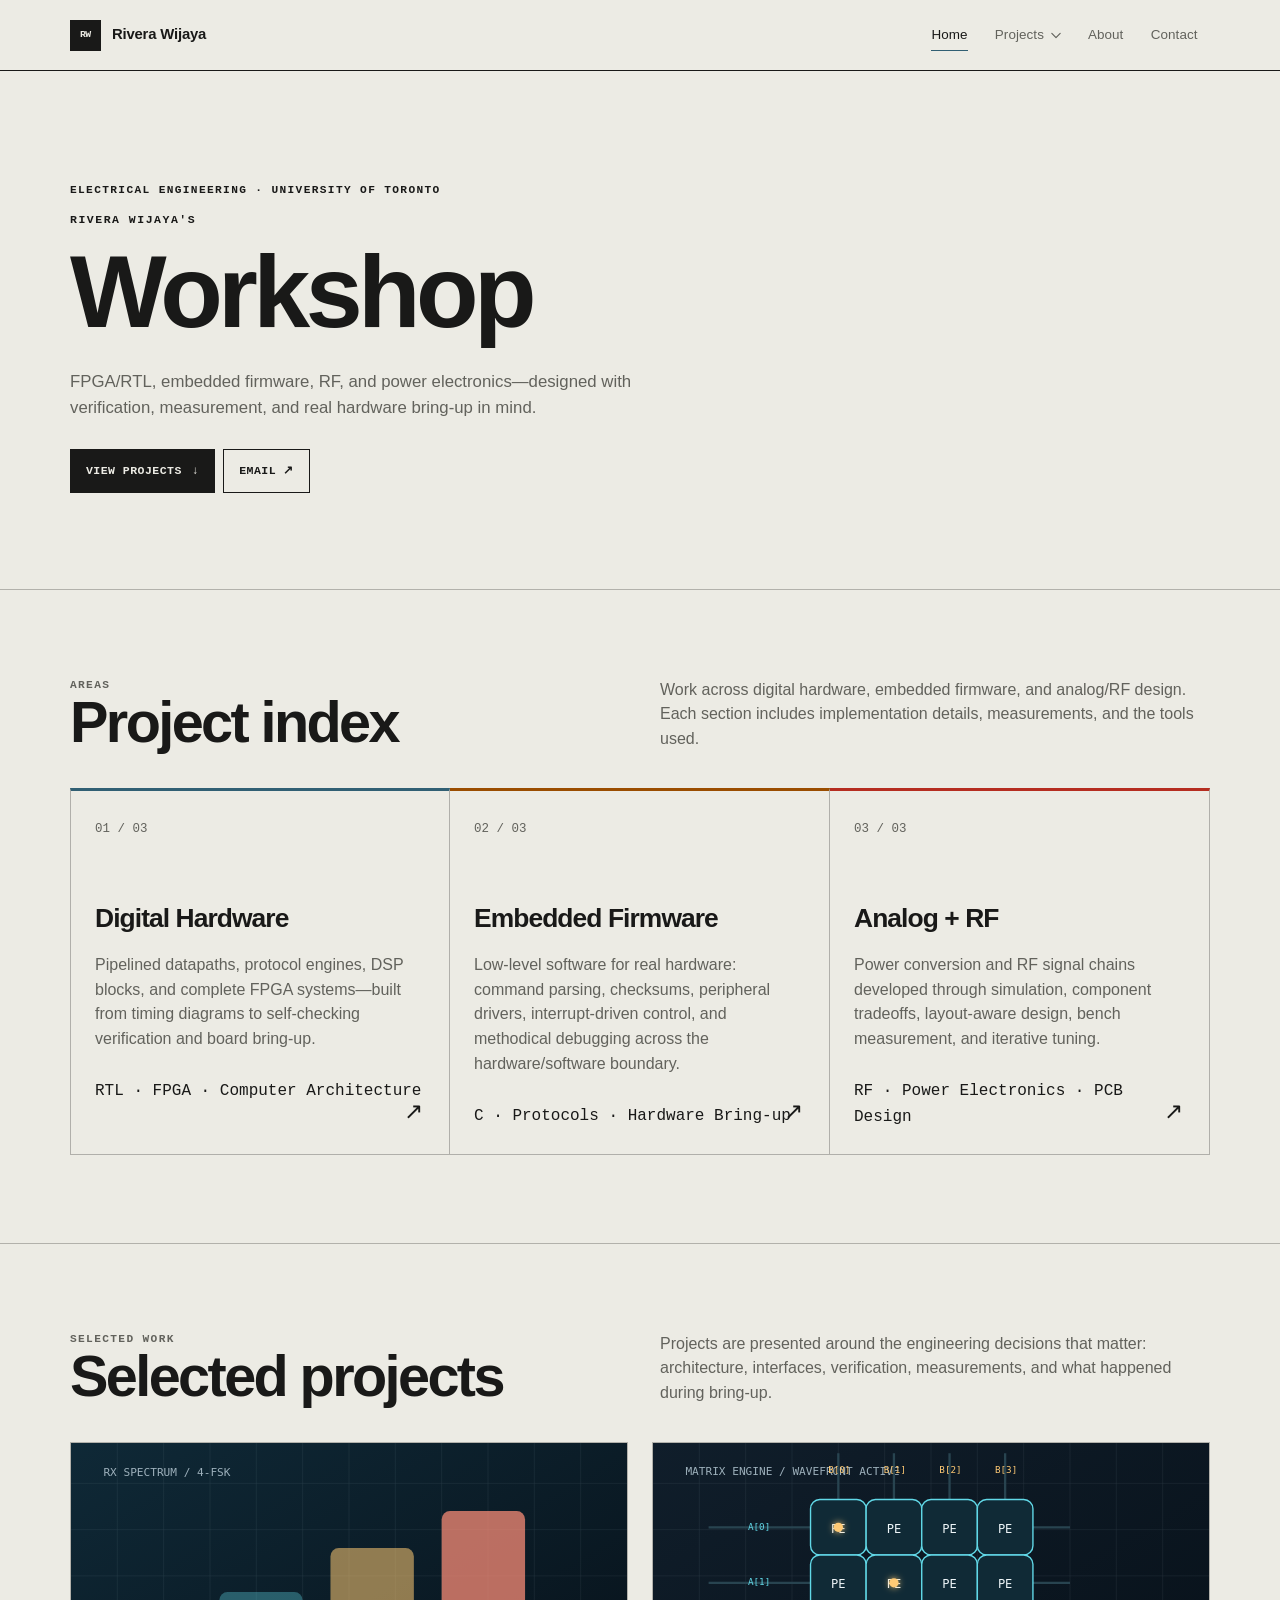
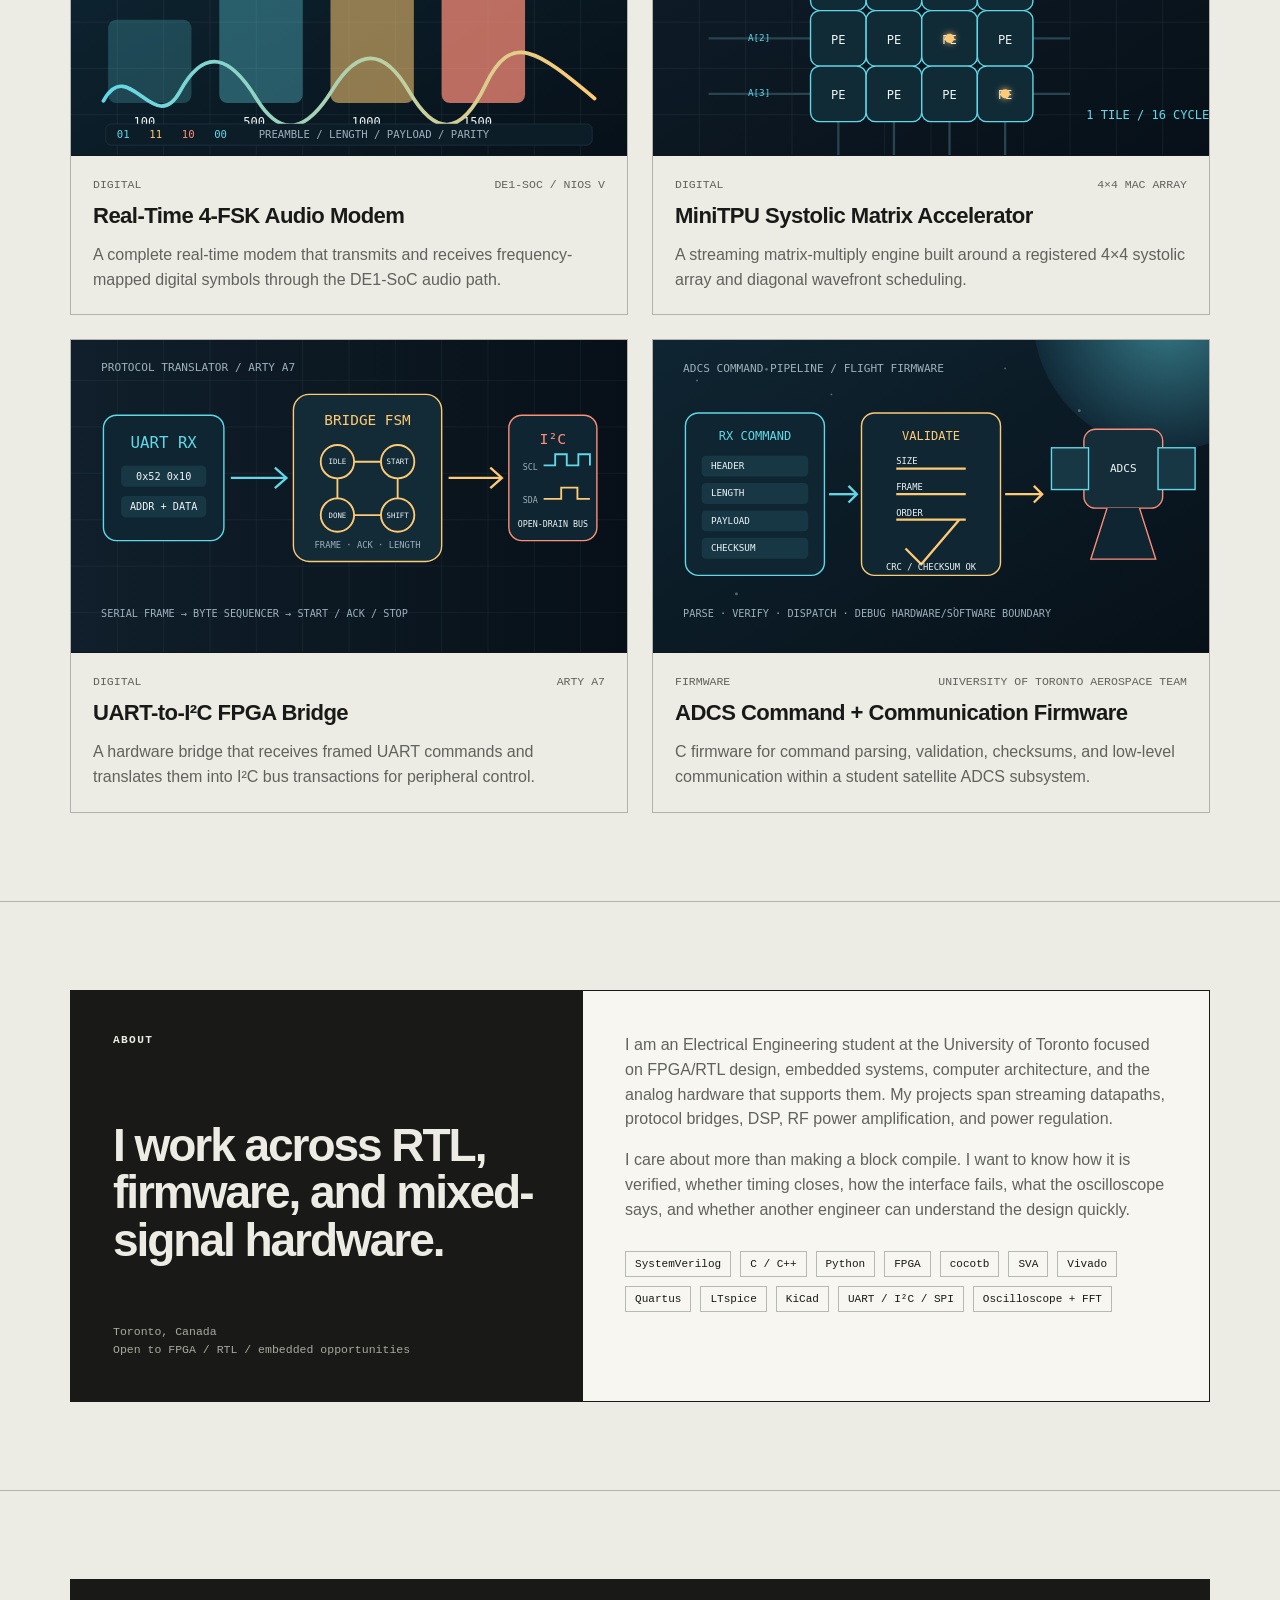
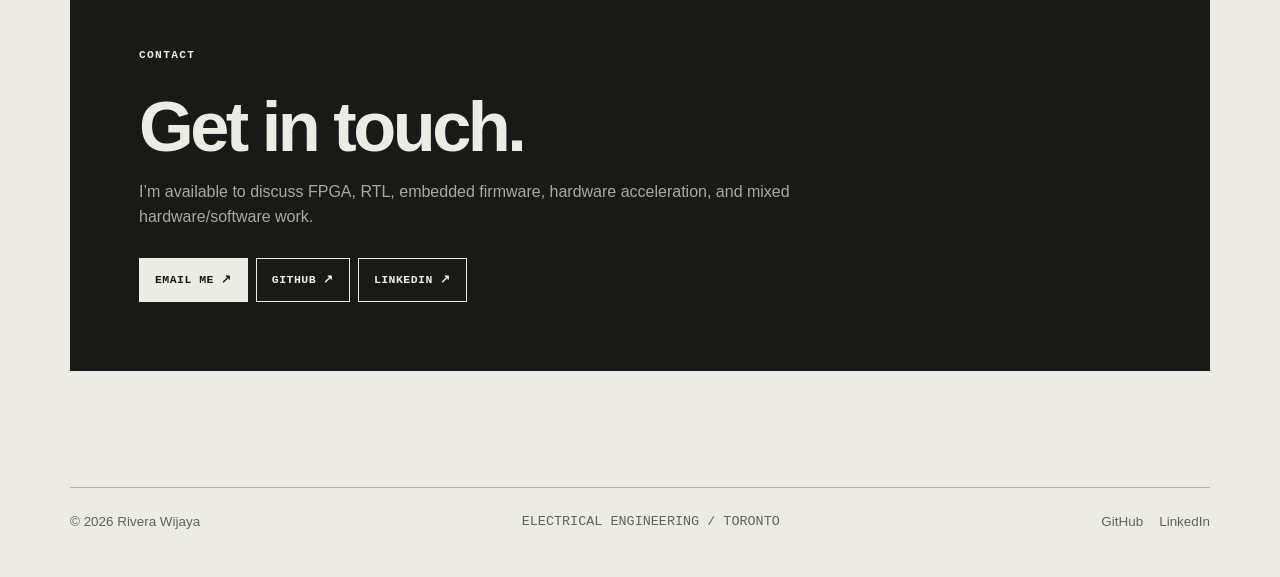
==== index.html @ 02854aa4 "Initial draft" ====
<!doctype html>
<html lang="en">
<head>
  <meta charset="utf-8">
  <meta name="viewport" content="width=device-width, initial-scale=1">
  <meta name="theme-color" content="#ecebe4">
  <link rel="icon" href="assets/favicon.svg" type="image/svg+xml">
  <meta name="description" content="Selected FPGA, embedded firmware, RF, analog, and power electronics work by Rivera Wijaya.">
  <title>Rivera Wijaya — Electrical Engineering</title>
  <link rel="stylesheet" href="style.css">
</head>
<body data-page="home">
  <header class="site-header">
    <div class="header-inner">
      <a class="site-brand" href="index.html" aria-label="Rivera Wijaya — Home">
        <span class="site-brand__icon" aria-hidden="true">
          <span data-profile="headerMark">RW</span>
        </span>
        <span class="site-brand__name" data-profile="headerName">Rivera Wijaya</span>
      </a>

      <button
        class="menu-toggle"
        type="button"
        aria-expanded="false"
        aria-controls="primary-navigation"
        aria-label="Open navigation menu"
      >
        <span></span>
        <span></span>
      </button>

      <nav class="primary-navigation" id="primary-navigation" aria-label="Primary navigation">
        <a class="navigation-link" href="index.html" data-nav-page="home">Home</a>

        <div class="navigation-dropdown">
          <button
            class="navigation-link dropdown-toggle"
            type="button"
            aria-expanded="false"
            aria-controls="projects-menu"
          >
            <span>Projects</span>
            <svg viewBox="0 0 12 8" aria-hidden="true">
              <path d="M1 1.5 6 6.5l5-5"></path>
            </svg>
          </button>

          <div class="dropdown-menu" id="projects-menu">
            <a href="digital.html" data-nav-page="digital">
              <span class="dropdown-number">01</span>
              <span>
                <strong>Digital Hardware</strong>
                <small>FPGA, RTL and architecture</small>
              </span>
            </a>

            <a href="firmware.html" data-nav-page="firmware">
              <span class="dropdown-number">02</span>
              <span>
                <strong>Embedded Firmware</strong>
                <small>C, protocols and bring-up</small>
              </span>
            </a>

            <a href="analog.html" data-nav-page="analog">
              <span class="dropdown-number">03</span>
              <span>
                <strong>Analog + RF</strong>
                <small>Power, PCB and RF design</small>
              </span>
            </a>
          </div>
        </div>

        <a class="navigation-link" href="index.html#about">About</a>
        <a class="navigation-link" href="index.html#contact">Contact</a>
        <a class="navigation-resume" data-link="resume" href="assets/Rivera-Wijaya-Resume.pdf">
          Résumé <span aria-hidden="true">↗</span>
        </a>
      </nav>
    </div>
  </header>

  <main>
    <section class="hero">
      <div class="container hero-grid">
        <div>
          <p class="eyebrow" data-profile="eyebrow">Electrical Engineering · University of Toronto</p>
          <h1 class="portfolio-title" aria-label="Rivera Wijaya's Workshop">
            <span class="portfolio-owner">Rivera Wijaya's</span>
            <span
              class="portfolio-subject"
            >Workshop</span>
          </h1>
          <p class="hero-copy" data-profile="intro">FPGA/RTL, embedded firmware, RF, and power electronics—designed with verification, measurement, and real hardware bring-up in mind.</p>
          <div class="hero-actions">
            <a class="btn primary" href="#work">View projects <span aria-hidden="true">↓</span></a>
            <a class="btn" data-link="email" href="mailto:your.email@example.com">Email ↗</a>
          </div>
        </div>

      </div>
    </section>

    <section class="section" id="work">
      <div class="container">
        <div class="section-head reveal">
          <div>
            <p class="eyebrow">Areas</p>
            <h2>Project index</h2>
          </div>
          <p>Work across digital hardware, embedded firmware, and analog/RF design. Each section includes implementation details, measurements, and the tools used.</p>
        </div>
        <div class="path-grid" data-render="paths"></div>
      </div>
    </section>

    <section class="section">
      <div class="container">
        <div class="section-head reveal">
          <div>
            <p class="eyebrow">Selected work</p>
            <h2>Selected projects</h2>
          </div>
          <p>Projects are presented around the engineering decisions that matter: architecture, interfaces, verification, measurements, and what happened during bring-up.</p>
        </div>
        <div class="featured-grid" data-render="featured"></div>
      </div>
    </section>

    <section class="section" id="about">
      <div class="container">
        <div class="about-panel reveal">
          <div class="about-aside">
            <p class="eyebrow">About</p>
            <div class="big">I work across RTL, firmware, and mixed-signal hardware.</div>
            <div class="about-meta mono"><span data-profile="location">Toronto, Canada</span><br><span data-profile="availability">Open to FPGA / RTL / embedded opportunities</span></div>
          </div>
          <div class="about-content">
            <p>I am an Electrical Engineering student at the University of Toronto focused on FPGA/RTL design, embedded systems, computer architecture, and the analog hardware that supports them. My projects span streaming datapaths, protocol bridges, DSP, RF power amplification, and power regulation.</p>
            <p>I care about more than making a block compile. I want to know how it is verified, whether timing closes, how the interface fails, what the oscilloscope says, and whether another engineer can understand the design quickly.</p>
            <div class="skill-cloud">
              <span class="chip">SystemVerilog</span><span class="chip">C / C++</span><span class="chip">Python</span><span class="chip">FPGA</span><span class="chip">cocotb</span><span class="chip">SVA</span><span class="chip">Vivado</span><span class="chip">Quartus</span><span class="chip">LTspice</span><span class="chip">KiCad</span><span class="chip">UART / I²C / SPI</span><span class="chip">Oscilloscope + FFT</span>
            </div>
          </div>
        </div>
      </div>
    </section>

    <section class="section" id="contact">
      <div class="container">
        <div class="contact-panel reveal">
          <p class="eyebrow">Contact</p>
          <h2>Get in touch.</h2>
          <p>I’m available to discuss FPGA, RTL, embedded firmware, hardware acceleration, and mixed hardware/software work.</p>
          <div class="hero-actions" style="justify-content:center">
            <a class="btn primary" data-link="email" href="mailto:your.email@example.com">Email me ↗</a>
            <a class="btn" data-link="github" href="#" target="_blank" rel="noreferrer">GitHub ↗</a>
            <a class="btn" data-link="linkedin" href="#" target="_blank" rel="noreferrer">LinkedIn ↗</a>
          </div>
        </div>
      </div>
    </section>
  </main>

  <footer class="footer">
    <div class="container footer-row">
      <span>© <span data-current-year></span> <span data-profile="name">Rivera Wijaya</span></span>
      <span class="mono">ELECTRICAL ENGINEERING / TORONTO</span>
      <div class="socials"><a data-link="github" href="#">GitHub</a><a data-link="linkedin" href="#">LinkedIn</a></div>
    </div>
  </footer>

  <script src="site-data.js"></script>
  <script src="app.js"></script>
</body>
</html>
---- style.css ----
/*
  Rivera Wijaya Hardware Portfolio
  GitHub Pages-ready stylesheet.
  Keep this file in the repository root beside index.html.
*/

:root {
  --bg: #071018;
  --bg-soft: #0b1721;
  --panel: rgba(15, 31, 43, 0.78);
  --panel-solid: #0f1f2b;
  --text: #eef5f8;
  --muted: #9db0bb;
  --line: rgba(218, 238, 247, 0.14);
  --cyan: #315f73;
  --amber: #ffca74;
  --coral: #ff8f79;
  --green: #8ce3a5;
  --radius: 0;
  --radius-sm: 0;
  --shadow: 0 30px 80px rgba(0, 0, 0, 0.34);
  --max: 1180px;
}

* { box-sizing: border-box; }
html { scroll-behavior: smooth; }
body {
  margin: 0;
  min-height: 100vh;
  color: var(--text);
  background:
    radial-gradient(circle at 12% 12%, rgba(97, 216, 231, 0.09), transparent 30%),
    radial-gradient(circle at 86% 8%, rgba(255, 143, 121, 0.08), transparent 28%),
    var(--bg);
  font-family: Inter, ui-sans-serif, system-ui, -apple-system, BlinkMacSystemFont, "Segoe UI", sans-serif;
  line-height: 1.65;
}
body::before {
  content: "";
  position: fixed;
  inset: 0;
  pointer-events: none;
  opacity: 0.15;
  background-image:
    linear-gradient(rgba(255,255,255,.04) 1px, transparent 1px),
    linear-gradient(90deg, rgba(255,255,255,.04) 1px, transparent 1px);
  background-size: 42px 42px;
  mask-image: linear-gradient(to bottom, black, transparent 80%);
  z-index: -1;
}

::selection { background: rgba(97, 216, 231, 0.25); color: white; }
a { color: inherit; text-decoration: none; }
img { display: block; max-width: 100%; }
button, input, textarea { font: inherit; }
:focus-visible { outline: 3px solid rgba(97, 216, 231, 0.52); outline-offset: 3px; }

.container { width: min(var(--max), calc(100% - 40px)); margin: 0 auto; }
.mono { font-family: "Cascadia Code", Consolas, "Courier New", monospace; }
.eyebrow {
  margin: 0 0 16px;
  color: var(--cyan);
  font: 500 0.78rem/1.4 "Cascadia Code", Consolas, "Courier New", monospace;
  letter-spacing: 0.14em;
  text-transform: uppercase;
}
.section { padding: 110px 0; }
.section-head {
  display: grid;
  grid-template-columns: 1fr 1fr;
  gap: 40px;
  align-items: end;
  margin-bottom: 48px;
}
.section-head h2,
.category-hero h1,
.hero h1 {
  margin: 0;
  letter-spacing: -0.045em;
  line-height: 1.02;
}
.section-head h2 { font-size: clamp(2.3rem, 5vw, 4.6rem); }
.section-head p { margin: 0; color: var(--muted); max-width: 590px; }

.site-header {
  position: sticky;
  top: 0;
  z-index: 40;
  backdrop-filter: blur(18px);
  background: rgba(7, 16, 24, 0.73);
  border-bottom: 1px solid transparent;
  transition: border-color .25s ease, background .25s ease;
}
.site-header.scrolled { border-color: var(--line); background: rgba(7, 16, 24, 0.92); }
.nav {
  height: 76px;
  display: flex;
  align-items: center;
  justify-content: space-between;
  gap: 24px;
}
.brand { display: inline-flex; align-items: center; gap: 12px; font-weight: 800; letter-spacing: -0.02em; }
.brand-mark {
  width: 38px; height: 38px; border: 1px solid var(--line); border-radius: 0;
  display: grid; place-items: center; font: 500 .76rem "Cascadia Code", Consolas, "Courier New", monospace;
  background: linear-gradient(135deg, rgba(97,216,231,.16), rgba(255,143,121,.09));
}
.nav-links { display: flex; align-items: center; gap: 6px; }
.nav-links a {
  padding: 10px 13px; color: var(--muted); font-size: .91rem; border-radius: 0;
  transition: color .2s, background .2s;
}
.nav-links a:hover, .nav-links a.active { color: var(--text); background: rgba(255,255,255,.05); }
.menu-toggle { display: none; border: 0; color: var(--text); background: transparent; font-size: 1.4rem; }

.hero { padding: 96px 0 76px; min-height: calc(100vh - 76px); display: grid; align-items: center; }
.hero-grid { display: grid; grid-template-columns: 1.14fr .86fr; gap: 64px; align-items: center; }
.hero h1 { font-size: clamp(3.6rem, 8vw, 7.2rem); max-width: 900px; }
.hero h1 .outline { color: transparent; -webkit-text-stroke: 1px rgba(238,245,248,.52); }
.hero-copy { max-width: 710px; color: var(--muted); font-size: clamp(1.02rem, 1.8vw, 1.22rem); margin: 28px 0 0; }
.hero-actions { display: flex; flex-wrap: wrap; gap: 12px; margin-top: 34px; }
.btn {
  display: inline-flex; align-items: center; justify-content: center; gap: 10px;
  min-height: 48px; padding: 0 18px; border-radius: 0; border: 1px solid var(--line);
  color: var(--text); font-weight: 700; background: rgba(255,255,255,.04);
  transition: transform .2s ease, border-color .2s ease, background .2s ease;
}
.btn:hover { transform: translateY(-2px); border-color: rgba(255,255,255,.34); background: rgba(255,255,255,.08); }
.btn.primary { color: #041014; background: var(--cyan); border-color: var(--cyan); }
.btn.primary:hover { background: #8be6f0; }
.btn.small { min-height: 40px; padding: 0 14px; font-size: .86rem; }

.path-grid { display: grid; grid-template-columns: repeat(3, 1fr); gap: 18px; }
.path-card {
  position: relative; min-height: 360px; padding: 28px; border: 1px solid var(--line); border-radius: var(--radius);
  background: linear-gradient(155deg, rgba(18,38,52,.9), rgba(9,22,31,.8)); overflow: hidden; transition: transform .28s ease, border-color .28s ease, box-shadow .28s ease; box-shadow: 0 18px 48px rgba(0,0,0,.16);
}
.path-card:hover { transform: translateY(-7px); border-color: rgba(255,255,255,.27); box-shadow: 0 28px 70px rgba(0,0,0,.28); }
.path-card .number { color: var(--muted); font: .78rem "Cascadia Code", Consolas, "Courier New", monospace; }
.path-card h3 { font-size: 1.8rem; margin: 70px 0 14px; letter-spacing: -.035em; }
.path-card p { color: var(--muted); margin: 0 0 26px; }
.path-card .arrow { position: absolute; right: 26px; bottom: 24px; font-size: 1.45rem; transition: transform .2s; }
.path-card:hover .arrow { transform: translate(4px, -4px); }
.path-card::before {
  content: ""; position: absolute; width: 180px; height: 180px; right: -75px; top: -75px; border-radius: 50%;
  background: var(--card-accent); opacity: .13; filter: blur(32px);
}
.path-card[data-accent="cyan"] { --card-accent: var(--cyan); }
.path-card[data-accent="amber"] { --card-accent: var(--amber); }
.path-card[data-accent="coral"] { --card-accent: var(--coral); }

.featured-grid { display: grid; grid-template-columns: repeat(2, 1fr); gap: 20px; }
.feature-card {
  border: 1px solid var(--line); border-radius: var(--radius); overflow: hidden; background: linear-gradient(155deg, rgba(17,35,48,.92), rgba(9,22,31,.84));
  transition: transform .25s, border-color .25s, box-shadow .25s; box-shadow: 0 18px 48px rgba(0,0,0,.16);
}
.feature-card:hover { transform: translateY(-5px); border-color: rgba(255,255,255,.26); box-shadow: 0 28px 70px rgba(0,0,0,.26); }
.feature-image { aspect-ratio: 16 / 9; overflow: hidden; border-bottom: 1px solid var(--line); background: #0b1822; }
.feature-image img { width: 100%; height: 100%; object-fit: cover; transition: transform .5s ease; }
.feature-card:hover img { transform: scale(1.035); }
.feature-body { padding: 24px; }
.feature-body h3 { margin: 8px 0 10px; font-size: 1.38rem; letter-spacing: -.025em; }
.feature-body p { margin: 0; color: var(--muted); }
.feature-meta { display: flex; justify-content: space-between; gap: 16px; color: var(--muted); font: .72rem "Cascadia Code", Consolas, "Courier New", monospace; text-transform: uppercase; }

.about-panel { display: grid; grid-template-columns: .9fr 1.1fr; gap: 0; border: 1px solid var(--line); border-radius: var(--radius); overflow: hidden; background: var(--panel); }
.about-aside { padding: 42px; min-height: 410px; background: linear-gradient(145deg, rgba(97,216,231,.11), rgba(255,143,121,.07)); display: flex; flex-direction: column; justify-content: space-between; }
.about-aside .big { font-size: clamp(2rem, 4vw, 3.6rem); font-weight: 800; line-height: 1.03; letter-spacing: -.045em; }
.about-content { padding: 42px; }
.about-content p { color: var(--muted); margin-top: 0; }
.skill-cloud { display: flex; flex-wrap: wrap; gap: 9px; margin-top: 28px; }
.chip { padding: 8px 11px; border: 1px solid var(--line); border-radius: 0; color: #cfe0e7; font: .76rem "Cascadia Code", Consolas, "Courier New", monospace; background: rgba(255,255,255,.025); }

.contact-panel {
  padding: 60px; border-radius: var(--radius); border: 1px solid var(--line);
  background: linear-gradient(135deg, rgba(97,216,231,.12), rgba(255,202,116,.07) 54%, rgba(255,143,121,.10));
  text-align: center;
}
.contact-panel h2 { margin: 0 auto 18px; font-size: clamp(2.4rem, 6vw, 5.6rem); line-height: 1; letter-spacing: -.05em; max-width: 900px; }
.contact-panel p { color: var(--muted); max-width: 680px; margin: 0 auto 28px; }
.footer { padding: 28px 0 44px; color: var(--muted); }
.footer-row { border-top: 1px solid var(--line); padding-top: 24px; display: flex; justify-content: space-between; gap: 20px; font-size: .84rem; }
.socials { display: flex; gap: 16px; }
.socials a:hover { color: var(--text); }

/* Category pages */
.progress { position: fixed; left: 0; top: 0; z-index: 80; height: 2px; width: 0; background: var(--page-accent, var(--cyan)); }
body[data-page="digital"] { --page-accent: var(--cyan); }
body[data-page="firmware"] { --page-accent: var(--amber); }
body[data-page="analog"] { --page-accent: var(--coral); }
.category-hero { padding: 100px 0 78px; }
.category-back { display: inline-flex; align-items: center; gap: 8px; color: var(--muted); margin-bottom: 38px; font-size: .9rem; }
.category-back:hover { color: var(--text); }
.category-hero-grid { display: grid; grid-template-columns: 1.2fr .8fr; gap: 60px; align-items: end; }
.category-hero h1 { font-size: clamp(4rem, 9vw, 8rem); }
.category-hero h1 span { color: var(--page-accent); }
.category-intro { color: var(--muted); font-size: 1.08rem; }
.category-skills { display: flex; flex-wrap: wrap; gap: 9px; margin-top: 24px; }

.project-stack { padding: 20px 0 110px; }
.project-showcase {
  display: grid; grid-template-columns: 1.02fr .98fr; gap: 0; min-height: 610px;
  border: 1px solid var(--line); border-radius: var(--radius); overflow: hidden; background: var(--panel);
  margin-bottom: 28px; box-shadow: 0 18px 65px rgba(0,0,0,.18);
}
.project-showcase:nth-child(even) .project-visual { order: 2; }
.project-visual { position: relative; min-height: 520px; background: #0a1720; overflow: hidden; }
.project-visual img { width: 100%; height: 100%; object-fit: cover; transition: transform .7s ease; }
.project-showcase:hover .project-visual img { transform: scale(1.025); }
.project-index { position: absolute; left: 22px; top: 20px; padding: 7px 10px; border: 1px solid rgba(255,255,255,.2); border-radius: 0; background: rgba(6,14,20,.72); backdrop-filter: blur(10px); font: .7rem "Cascadia Code", Consolas, "Courier New", monospace; }
.project-content { padding: 44px; display: flex; flex-direction: column; }
.project-content .subtitle { color: var(--page-accent); font: .74rem "Cascadia Code", Consolas, "Courier New", monospace; text-transform: uppercase; letter-spacing: .1em; }
.project-content h2 { margin: 12px 0 14px; font-size: clamp(2rem, 4vw, 3.4rem); line-height: 1.04; letter-spacing: -.04em; }
.project-content .summary { color: #d6e3e9; font-size: 1.05rem; margin: 0 0 20px; }
.project-content .description { color: var(--muted); margin: 0; }
.project-tags { display: flex; flex-wrap: wrap; gap: 7px; margin: 22px 0; }
.project-metrics { display: grid; grid-template-columns: repeat(3, 1fr); gap: 9px; margin-top: auto; padding-top: 24px; }
.metric { border-top: 1px solid var(--line); padding-top: 13px; }
.metric small { color: var(--muted); display: block; font: .66rem "Cascadia Code", Consolas, "Courier New", monospace; text-transform: uppercase; }
.metric strong { display: block; margin-top: 4px; font-size: .92rem; }
.details { margin-top: 22px; border-top: 1px solid var(--line); padding-top: 20px; }
.details-toggle { border: 0; padding: 0; color: var(--text); background: transparent; cursor: pointer; font-weight: 700; display: inline-flex; align-items: center; gap: 9px; }
.details-toggle span { color: var(--page-accent); }
.details-list { display: grid; grid-template-rows: 0fr; transition: grid-template-rows .35s ease; }
.details-list > div { overflow: hidden; }
.details-list ul { margin: 16px 0 0; padding-left: 20px; color: var(--muted); }
.details-list li + li { margin-top: 8px; }
.details.open .details-list { grid-template-rows: 1fr; }
.project-links { display: flex; gap: 10px; margin-top: 20px; }


/* Resume-inspired portfolio title with a subtle decrypted-text reveal */
.portfolio-title {
  position: relative;
  display: flex;
  flex-direction: column;
  align-items: flex-start;
  width: min(100%, 920px);
  padding-bottom: 24px;
  font-family: Georgia, "Times New Roman", Times, serif;
  font-weight: 500;
  letter-spacing: -0.045em;
}
.portfolio-title::after {
  content: "";
  position: absolute;
  left: 0;
  right: 0;
  bottom: 0;
  height: 1px;
  background: linear-gradient(90deg, rgba(238,245,248,.9), rgba(238,245,248,.22) 76%, transparent);
  transform-origin: left;
  animation: portfolio-rule-reveal .72s ease .82s both;
}
.portfolio-owner {
  display: block;
  margin-bottom: .12em;
  color: var(--cyan);
  font-size: .48em;
  font-style: italic;
  font-weight: 400;
  letter-spacing: .005em;
}
.portfolio-subject {
  display: block;
  min-height: .92em;
  font-variant-caps: small-caps;
  line-height: .9;
  text-wrap: balance;
}
.portfolio-subject.is-decrypting {
  color: #f5fafc;
  text-shadow: 0 0 18px rgba(97,216,231,.16);
}

@keyframes portfolio-rule-reveal {
  from { opacity: 0; transform: scaleX(0); }
  to { opacity: 1; transform: scaleX(1); }
}

/* Project image / interactive 3D switcher */
.project-visual.has-viewer { isolation: isolate; }
.visual-panel {
  position: absolute;
  inset: 0;
  width: 100%;
  height: 100%;
}
.visual-panel[hidden] { display: none; }
.visual-panel img { width: 100%; height: 100%; object-fit: cover; }
.visual-tabs {
  position: absolute;
  z-index: 6;
  top: 18px;
  right: 18px;
  display: inline-flex;
  gap: 4px;
  padding: 4px;
  border: 1px solid rgba(255,255,255,.18);
  border-radius: 0;
  background: rgba(6,14,20,.78);
  backdrop-filter: blur(14px);
}
.visual-tab {
  min-height: 34px;
  padding: 0 11px;
  border: 0;
  border-radius: 0;
  color: var(--muted);
  background: transparent;
  cursor: pointer;
  font: 600 .68rem/1 "Cascadia Code", Consolas, "Courier New", monospace;
  letter-spacing: .02em;
  transition: color .2s ease, background .2s ease;
}
.visual-tab:hover { color: var(--text); }
.visual-tab.active {
  color: #061116;
  background: var(--page-accent, var(--cyan));
}
.viewer-panel { background: #08141c; }
.pcb-model,
.pcb-iframe {
  display: block;
  width: 100%;
  height: 100%;
  min-height: 520px;
  border: 0;
  background: radial-gradient(circle at 50% 38%, rgba(255,255,255,.08), transparent 54%), #08141c;
}
.viewer-caption {
  position: absolute;
  z-index: 5;
  left: 18px;
  right: 18px;
  bottom: 18px;
  display: flex;
  justify-content: space-between;
  gap: 16px;
  align-items: center;
  padding: 10px 13px;
  border: 1px solid rgba(255,255,255,.16);
  border-radius: 0;
  color: #dce8ed;
  background: rgba(6,14,20,.78);
  backdrop-filter: blur(14px);
  font-size: .76rem;
}
.viewer-caption a { color: var(--page-accent, var(--cyan)); white-space: nowrap; }
.model-fallback {
  margin: 24px;
  padding: 14px;
  border: 1px solid var(--line);
  border-radius: 0;
  color: var(--muted);
  background: rgba(7,16,24,.92);
}

.empty-state { padding: 80px; text-align: center; border: 1px solid var(--line); border-radius: var(--radius); color: var(--muted); }

.reveal { opacity: 0; transform: translateY(20px); transition: opacity .65s ease, transform .65s ease; }
.reveal.visible { opacity: 1; transform: none; }

@media (max-width: 920px) {
  .hero-grid, .category-hero-grid, .section-head, .about-panel, .project-showcase { grid-template-columns: 1fr; }
  .hero { padding-top: 64px; }
  .path-grid { grid-template-columns: 1fr; }
  .path-card { min-height: 280px; }
  .path-card h3 { margin-top: 42px; }
  .featured-grid { grid-template-columns: 1fr; }
  .project-showcase:nth-child(even) .project-visual { order: 0; }
  .project-visual { min-height: 360px; }
  .pcb-model, .pcb-iframe { min-height: 360px; }
}

@media (max-width: 680px) {
  .container { width: min(100% - 24px, var(--max)); }
  .section { padding: 78px 0; }
  .nav-links {
    position: absolute; top: 76px; left: 12px; right: 12px; display: none; flex-direction: column; align-items: stretch;
    padding: 12px; border: 1px solid var(--line); border-radius: 0; background: #0b1721; box-shadow: var(--shadow);
  }
  .nav-links.open { display: flex; }
  .menu-toggle { display: block; }
  .hero h1 { font-size: clamp(3.1rem, 17vw, 5rem); }
  .portfolio-title { padding-bottom: 18px; }
  .portfolio-owner { font-size: .54em; }
  .project-metrics { grid-template-columns: 1fr; }
  .about-aside, .about-content, .project-content { padding: 28px; }
  .contact-panel { padding: 42px 22px; }
  .category-hero { padding-top: 60px; }
  .category-hero h1 { font-size: clamp(3.4rem, 19vw, 6rem); }
  .project-visual { min-height: 330px; }
  .pcb-model, .pcb-iframe { min-height: 330px; }
  .visual-tabs { top: 12px; right: 12px; }
  .visual-tab { padding: 0 9px; font-size: .63rem; }
  .viewer-caption { left: 12px; right: 12px; bottom: 12px; align-items: flex-start; flex-direction: column; gap: 4px; }
  .footer-row { flex-direction: column; }
}

@media (prefers-reduced-motion: reduce) {
  *, *::before, *::after { scroll-behavior: auto !important; animation-duration: .01ms !important; animation-iteration-count: 1 !important; transition-duration: .01ms !important; }
}


/* =========================================================
   PROFESSIONAL RESPONSIVE HEADER
   ========================================================= */
.site-header {
  position: sticky;
  top: 0;
  z-index: 1000;
  width: 100%;
  border-bottom: 1px solid rgba(218, 238, 247, 0.09);
  background: rgba(7, 16, 24, 0.88);
  backdrop-filter: blur(18px);
  -webkit-backdrop-filter: blur(18px);
  transition: background-color 180ms ease, border-color 180ms ease;
}

.site-header.scrolled {
  border-bottom-color: rgba(218, 238, 247, 0.14);
  background: rgba(7, 16, 24, 0.97);
}

.header-inner {
  display: flex;
  align-items: center;
  justify-content: space-between;
  width: min(var(--max), calc(100% - 40px));
  min-height: 70px;
  margin-inline: auto;
}

.site-brand {
  display: inline-flex;
  align-items: center;
  gap: 0.68rem;
  min-width: max-content;
  color: var(--text);
  text-decoration: none;
}

.site-brand__icon {
  display: grid;
  width: 31px;
  height: 31px;
  place-items: center;
  overflow: hidden;
  border: 1px solid rgba(97, 216, 231, 0.25);
  border-radius: 0;
  background: linear-gradient(135deg, rgba(97, 216, 231, 0.16), rgba(255, 143, 121, 0.1));
  color: var(--text);
  font: 650 0.62rem/1 "Cascadia Code", Consolas, "Courier New", monospace;
  letter-spacing: -0.06em;
  transition: transform 170ms ease, border-color 170ms ease;
}

.site-brand__icon span {
  transform: translateX(-0.02em);
}

.site-brand__name {
  font-size: 0.93rem;
  font-weight: 570;
  letter-spacing: -0.012em;
  white-space: nowrap;
}

.site-brand:hover .site-brand__icon {
  border-color: rgba(218, 238, 247, 0.3);
  transform: translateY(-1px);
}

.primary-navigation {
  display: flex;
  align-items: center;
  gap: 0.15rem;
}

.navigation-link,
.dropdown-toggle {
  position: relative;
  display: inline-flex;
  align-items: center;
  gap: 0.42rem;
  min-height: 42px;
  padding: 0 0.78rem;
  border: 0;
  border-radius: 0;
  background: transparent;
  color: rgba(238, 245, 248, 0.66);
  font: inherit;
  font-size: 0.84rem;
  font-weight: 470;
  letter-spacing: 0.005em;
  text-decoration: none;
  cursor: pointer;
  transition: color 150ms ease;
}

.navigation-link::after,
.dropdown-toggle::after {
  content: "";
  position: absolute;
  right: 0.78rem;
  bottom: 5px;
  left: 0.78rem;
  height: 1px;
  background: var(--cyan);
  transform: scaleX(0);
  transform-origin: center;
  transition: transform 150ms ease;
}

.navigation-link:hover,
.dropdown-toggle:hover,
.navigation-link.active,
.dropdown-toggle.active {
  color: var(--text);
}

.navigation-link:hover::after,
.dropdown-toggle:hover::after,
.navigation-link.active::after,
.dropdown-toggle.active::after {
  transform: scaleX(1);
}

.dropdown-toggle svg {
  width: 10px;
  height: 7px;
  fill: none;
  stroke: currentColor;
  stroke-width: 1.4;
  stroke-linecap: round;
  stroke-linejoin: round;
  transition: transform 150ms ease;
}

.navigation-dropdown {
  position: relative;
}

.navigation-dropdown.open .dropdown-toggle svg {
  transform: rotate(180deg);
}

.dropdown-menu {
  position: absolute;
  z-index: 10;
  top: calc(100% + 10px);
  left: 50%;
  width: 310px;
  max-height: calc(100dvh - 90px);
  overflow-y: auto;
  padding: 0.42rem;
  border: 1px solid rgba(218, 238, 247, 0.11);
  border-radius: 0;
  background: rgba(11, 23, 33, 0.99);
  box-shadow: 0 22px 54px rgba(0, 0, 0, 0.36);
  opacity: 0;
  visibility: hidden;
  transform: translate(-50%, -6px);
  transition: opacity 150ms ease, visibility 150ms ease, transform 150ms ease;
}

.navigation-dropdown.open .dropdown-menu,
.navigation-dropdown:focus-within .dropdown-menu {
  opacity: 1;
  visibility: visible;
  transform: translate(-50%, 0);
}

.dropdown-menu a {
  display: grid;
  grid-template-columns: 30px 1fr;
  gap: 0.75rem;
  align-items: start;
  padding: 0.82rem;
  border-radius: 0;
  color: var(--text);
  text-decoration: none;
  transition: background-color 140ms ease;
}

.dropdown-menu a + a {
  border-top: 1px solid rgba(218, 238, 247, 0.07);
}

.dropdown-menu a:hover,
.dropdown-menu a.active {
  background: rgba(238, 245, 248, 0.045);
}

.dropdown-number {
  padding-top: 0.12rem;
  color: var(--cyan);
  font-family: "Cascadia Code", Consolas, "Courier New", monospace;
  font-size: 0.69rem;
  letter-spacing: 0.08em;
}

.dropdown-menu strong {
  display: block;
  margin-bottom: 0.16rem;
  font-size: 0.84rem;
  font-weight: 550;
}

.dropdown-menu small {
  display: block;
  color: rgba(238, 245, 248, 0.5);
  font-size: 0.73rem;
  line-height: 1.4;
}

.navigation-resume {
  display: inline-flex;
  align-items: center;
  gap: 0.42rem;
  min-height: 38px;
  margin-left: 0.45rem;
  padding: 0 0.85rem;
  border: 1px solid rgba(218, 238, 247, 0.16);
  border-radius: 0;
  color: var(--text);
  font-size: 0.8rem;
  font-weight: 500;
  text-decoration: none;
  transition: border-color 150ms ease, background-color 150ms ease;
}

.navigation-resume:hover {
  border-color: rgba(218, 238, 247, 0.31);
  background: rgba(238, 245, 248, 0.04);
}

.menu-toggle {
  display: none;
  width: 42px;
  height: 42px;
  padding: 0;
  border: 0;
  background: transparent;
  cursor: pointer;
}

.menu-toggle span {
  display: block;
  width: 20px;
  height: 1px;
  margin: 6px auto;
  background: var(--text);
  transition: transform 170ms ease;
}

.menu-toggle[aria-expanded="true"] span:first-child {
  transform: translateY(3.5px) rotate(45deg);
}

.menu-toggle[aria-expanded="true"] span:last-child {
  transform: translateY(-3.5px) rotate(-45deg);
}

.site-brand:focus-visible,
.navigation-link:focus-visible,
.dropdown-toggle:focus-visible,
.dropdown-menu a:focus-visible,
.navigation-resume:focus-visible,
.menu-toggle:focus-visible {
  outline: 2px solid var(--cyan);
  outline-offset: 3px;
}

@media (max-width: 820px) {
  .header-inner {
    position: relative;
    width: min(var(--max), calc(100% - 28px));
    min-height: 64px;
  }

  .site-brand__icon {
    width: 28px;
    height: 28px;
  }

  .site-brand__name {
    font-size: 0.88rem;
  }

  .menu-toggle {
    display: block;
  }

  .primary-navigation {
    position: absolute;
    top: calc(100% + 1px);
    right: 0;
    left: 0;
    display: block;
    max-height: 0;
    overflow: hidden;
    padding: 0 1rem;
    border: 1px solid transparent;
    border-top: 0;
    border-radius: 0;
    background: rgba(7, 16, 24, 0.99);
    opacity: 0;
    visibility: hidden;
    transform: translateY(-5px);
    transition: max-height 250ms ease, padding 170ms ease, opacity 170ms ease, visibility 170ms ease, transform 170ms ease;
  }

  .primary-navigation.open {
    max-height: calc(100dvh - 64px);
    overflow-x: hidden;
    overflow-y: auto;
    padding: 0.65rem 1rem 1rem;
    border-color: rgba(218, 238, 247, 0.1);
    opacity: 1;
    visibility: visible;
    transform: translateY(0);
  }

  .navigation-link,
  .dropdown-toggle {
    width: 100%;
    min-height: 47px;
    padding: 0;
    justify-content: space-between;
    border-bottom: 1px solid rgba(218, 238, 247, 0.075);
    color: rgba(238, 245, 248, 0.76);
    font-size: 0.88rem;
  }

  .navigation-link::after,
  .dropdown-toggle::after {
    display: none;
  }

  .navigation-dropdown {
    width: 100%;
  }

  .dropdown-menu {
    position: static;
    width: 100%;
    max-height: 0;
    overflow: hidden;
    padding: 0;
    border: 0;
    border-radius: 0;
    background: transparent;
    box-shadow: none;
    opacity: 1;
    visibility: visible;
    transform: none;
    transition: max-height 220ms ease, padding 170ms ease;
  }

  .navigation-dropdown.open .dropdown-menu {
    max-height: 360px;
    padding: 0.35rem 0 0.55rem;
  }

  .dropdown-menu a {
    grid-template-columns: 28px 1fr;
    padding: 0.74rem 0.4rem 0.74rem 0.72rem;
    border-left: 1px solid rgba(218, 238, 247, 0.13);
    border-radius: 0;
  }

  .dropdown-menu a + a {
    border-top: 0;
  }

  .dropdown-menu a:hover,
  .dropdown-menu a.active {
    border-left-color: var(--cyan);
    background: transparent;
  }

  .navigation-resume {
    width: 100%;
    min-height: 42px;
    margin: 0.9rem 0 0;
    justify-content: space-between;
  }
}

@media (max-width: 420px) {
  .header-inner {
    width: calc(100% - 20px);
  }

  .site-brand {
    gap: 0.55rem;
  }

  .site-brand__name {
    font-size: 0.84rem;
  }
}

@media (prefers-reduced-motion: reduce) {
  .site-header,
  .site-brand__icon,
  .navigation-link::after,
  .dropdown-toggle::after,
  .dropdown-toggle svg,
  .dropdown-menu,
  .primary-navigation,
  .menu-toggle span {
    transition: none;
  }
}

/* =========================================================
   EDITORIAL ENGINEERING NOTEBOOK DIRECTION
   Flat, restrained, and intentionally document-like.
   ========================================================= */
:root {
  --bg: #ecebe4;
  --bg-soft: #e3e1d7;
  --panel: #f7f6f0;
  --panel-solid: #f7f6f0;
  --text: #191918;
  --muted: #62625c;
  --line: rgba(25, 25, 24, 0.28);
  --cyan: #315f73;
  --amber: #9a4d00;
  --coral: #b52d20;
  --green: #176b43;
  --shadow: none;
  --max: 1140px;
}

body {
  background: var(--bg);
  font-family: Arial, Helvetica, sans-serif;
  line-height: 1.55;
}

body::before {
  display: none;
}

::selection {
  background: #f0d84f;
  color: var(--text);
}

:focus-visible {
  outline-color: var(--text);
}

.container {
  width: min(var(--max), calc(100% - 48px));
}

.mono,
.eyebrow,
.path-card .number,
.feature-meta,
.chip,
.project-content .subtitle,
.metric small,
.dropdown-number {
  font-family: "Cascadia Code", Consolas, "Courier New", monospace;
}

.eyebrow {
  margin-bottom: 14px;
  color: var(--page-accent, var(--text));
  font-size: 0.7rem;
  font-weight: 700;
  letter-spacing: 0.12em;
}

.section {
  padding: 88px 0;
  border-top: 1px solid var(--line);
}

.section-head {
  margin-bottom: 36px;
}

.section-head h2 {
  font-size: clamp(2rem, 4.5vw, 3.8rem);
  font-weight: 600;
  letter-spacing: -0.045em;
}

.section-head p,
.hero-copy,
.category-intro,
.feature-body p,
.project-content .description,
.about-content p,
.contact-panel p {
  color: var(--muted);
}

.hero {
  min-height: 0;
  padding: 112px 0 96px;
}

.hero-grid {
  grid-template-columns: minmax(0, 1fr);
}

.hero-grid > *,
.portfolio-title {
  min-width: 0;
  max-width: 100%;
}

.portfolio-title {
  width: 100%;
  padding: 0;
  font-family: Arial, Helvetica, sans-serif;
  font-weight: 600;
  letter-spacing: -0.065em;
}

.portfolio-title::after {
  display: none;
}

.portfolio-owner {
  margin: 0 0 22px;
  color: var(--text);
  font: 700 0.72rem/1.2 "Cascadia Code", Consolas, "Courier New", monospace;
  font-style: normal;
  letter-spacing: 0.13em;
  text-transform: uppercase;
}

.portfolio-subject {
  max-width: 920px;
  min-height: 0;
  font-size: clamp(3.5rem, 8vw, 7.5rem);
  font-variant-caps: normal;
  line-height: 0.86;
  text-wrap: balance;
}

.hero-copy {
  max-width: 620px;
  margin-top: 32px;
  font-size: 1.05rem;
}

.hero-actions {
  gap: 8px;
  margin-top: 28px;
}

.btn {
  min-height: 44px;
  padding: 0 15px;
  border-color: var(--text);
  background: transparent;
  color: var(--text);
  font: 700 0.72rem/1 "Cascadia Code", Consolas, "Courier New", monospace;
  letter-spacing: 0.04em;
  text-transform: uppercase;
  transition: color 140ms ease, background-color 140ms ease;
}

.btn:hover {
  transform: none;
  border-color: var(--text);
  background: var(--text);
  color: var(--bg);
}

.btn.primary {
  border-color: var(--text);
  background: var(--text);
  color: var(--bg);
}

.btn.primary:hover {
  background: var(--cyan);
  border-color: var(--cyan);
  color: white;
}

.path-grid {
  gap: 0;
}

.path-card {
  min-height: 300px;
  padding: 24px;
  border-color: var(--line);
  border-top: 3px solid var(--card-accent);
  background: transparent;
  box-shadow: none;
  transition: background-color 150ms ease;
}

.path-card + .path-card {
  border-left: 0;
}

.path-card::before {
  display: none;
}

.path-card:hover {
  transform: none;
  border-color: var(--line);
  border-top-color: var(--card-accent);
  background: rgba(255, 255, 255, 0.42);
  box-shadow: none;
}

.path-card h3 {
  margin-top: 58px;
  font-size: 1.65rem;
  font-weight: 600;
}

.featured-grid {
  gap: 24px;
}

.feature-card {
  border-color: var(--line);
  background: transparent;
  box-shadow: none;
}

.feature-card:hover {
  transform: none;
  border-color: var(--text);
  box-shadow: none;
}

.feature-card:hover img,
.project-showcase:hover .project-visual img {
  transform: none;
}

.feature-body {
  padding: 22px;
}

.feature-body h3 {
  font-weight: 600;
}

.about-panel {
  border-color: var(--text);
  background: var(--panel);
}

.about-aside {
  background: var(--text);
  color: var(--bg);
}

.about-aside .eyebrow {
  color: var(--bg);
}

.about-aside .big {
  max-width: 460px;
  font-size: clamp(2rem, 3.6vw, 3.2rem);
  font-weight: 600;
}

.about-meta {
  color: #aaa99f;
  font-size: 0.72rem;
}

.chip {
  padding: 6px 9px;
  border-color: var(--line);
  background: transparent;
  color: var(--text);
  font-size: 0.69rem;
}

.contact-panel {
  padding: clamp(36px, 6vw, 68px);
  border-color: var(--text);
  background: var(--text);
  color: var(--bg);
  text-align: left;
}

.contact-panel .eyebrow,
.contact-panel h2 {
  color: var(--bg);
}

.contact-panel h2 {
  margin-inline: 0;
  max-width: 760px;
  font-size: clamp(2.5rem, 5.5vw, 5rem);
  font-weight: 600;
}

.contact-panel p {
  margin-inline: 0;
  color: #aaa99f;
}

.contact-panel .hero-actions {
  justify-content: flex-start !important;
}

.contact-panel .btn {
  border-color: var(--bg);
  color: var(--bg);
}

.contact-panel .btn:hover,
.contact-panel .btn.primary {
  background: var(--bg);
  color: var(--text);
}

.footer {
  color: var(--muted);
}

.footer-row {
  border-color: var(--line);
}

.site-header,
.site-header.scrolled {
  border-bottom-color: var(--text);
  background: rgba(236, 235, 228, 0.97);
  backdrop-filter: none;
  -webkit-backdrop-filter: none;
}

.site-brand__icon {
  border-color: var(--text);
  background: var(--text);
  color: var(--bg);
}

.site-brand:hover .site-brand__icon {
  border-color: var(--cyan);
  background: var(--cyan);
}

.navigation-link,
.dropdown-toggle {
  color: var(--muted);
}

.navigation-link:hover,
.dropdown-toggle:hover,
.navigation-link.active,
.dropdown-toggle.active {
  color: var(--text);
}

.dropdown-menu {
  border-color: var(--text);
  background: var(--panel-solid);
  box-shadow: 8px 8px 0 rgba(25, 25, 24, 0.16);
}

.dropdown-menu a {
  color: var(--text);
}

.dropdown-menu a:hover,
.dropdown-menu a.active {
  background: var(--bg-soft);
}

.dropdown-menu small {
  color: var(--muted);
}

.navigation-resume {
  border-color: var(--text);
  color: var(--text);
}

.navigation-resume:hover {
  border-color: var(--text);
  background: var(--text);
  color: var(--bg);
}

.menu-toggle span {
  background: var(--text);
}

.category-hero {
  padding: 90px 0 64px;
  border-bottom: 1px solid var(--line);
}

.category-hero h1 {
  font-size: clamp(4rem, 10vw, 8.5rem);
  font-weight: 600;
}

.category-hero h1 span {
  color: var(--text);
}

.project-stack {
  padding-top: 56px;
}

.project-showcase {
  min-height: 560px;
  margin-bottom: 36px;
  border-color: var(--line);
  border-top: 3px solid var(--page-accent);
  background: var(--panel);
  box-shadow: none;
}

.project-index {
  border-color: #ecebe4;
  background: #191918;
  color: #ecebe4;
  backdrop-filter: none;
}

.project-content h2 {
  font-weight: 600;
}

.project-content .summary {
  color: var(--text);
}

.details-toggle {
  color: var(--text);
}

.viewer-caption,
.model-fallback,
.visual-tabs {
  border-color: #ecebe4;
  background: #191918;
  color: #ecebe4;
  backdrop-filter: none;
}

.reveal,
.reveal.visible {
  opacity: 1;
  transform: none;
  transition: none;
}

@media (max-width: 920px) {
  .hero-grid {
    grid-template-columns: 1fr;
  }

  .path-card + .path-card {
    border-left: 1px solid var(--line);
    border-top-color: var(--card-accent);
  }
}

@media (max-width: 820px) {
  .primary-navigation,
  .primary-navigation.open {
    background: var(--panel-solid);
  }

  .primary-navigation.open {
    border-color: var(--text);
  }

  .navigation-link,
  .dropdown-toggle {
    border-bottom-color: var(--line);
  }

  .navigation-dropdown .dropdown-menu {
    border: 0;
    background: transparent;
    box-shadow: none;
  }

  .navigation-dropdown.open .dropdown-menu,
  .navigation-dropdown:focus-within .dropdown-menu {
    transform: none;
  }
}

@media (max-width: 680px) {
  .container {
    width: calc(100% - 28px);
  }

  .hero {
    padding: 72px 0 64px;
  }

  .section {
    padding: 64px 0;
  }

  .portfolio-subject {
    font-size: clamp(3.1rem, 14vw, 4.3rem);
  }

  .contact-panel {
    padding: 34px 24px;
  }
}
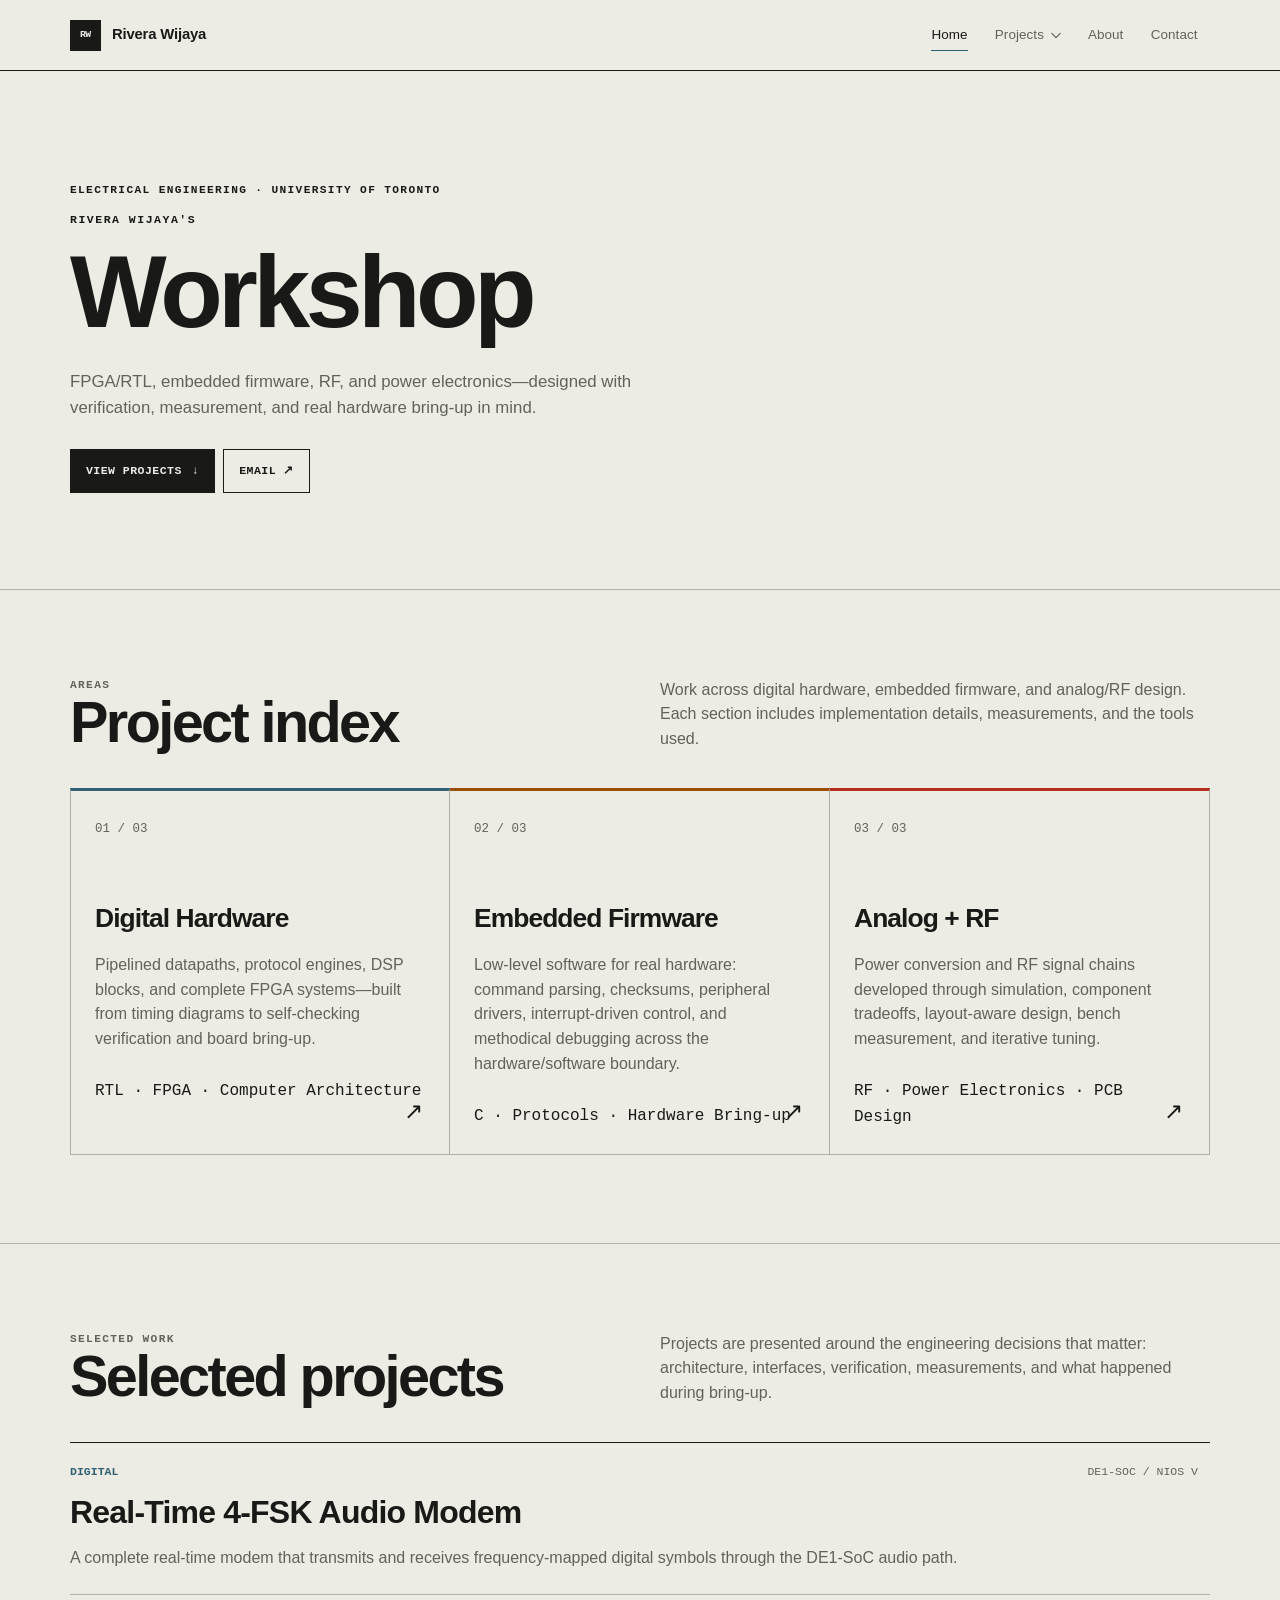
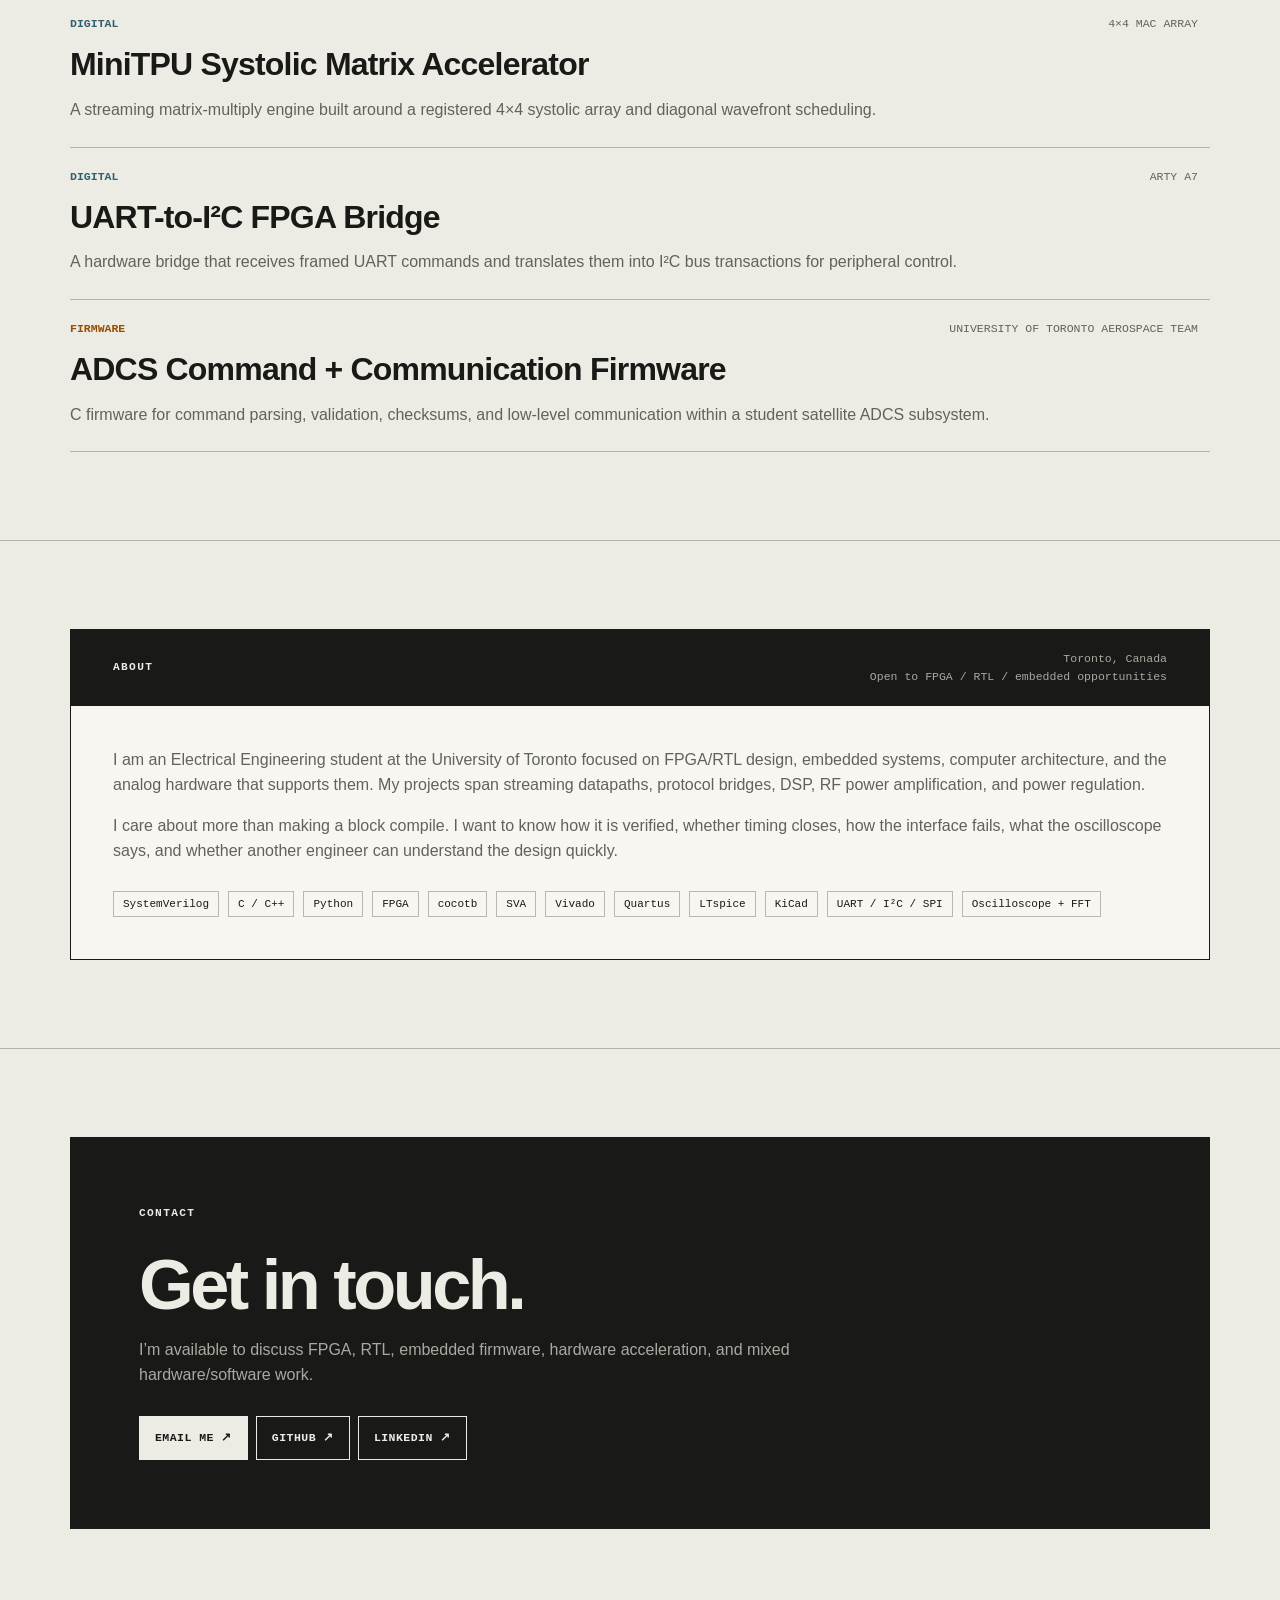
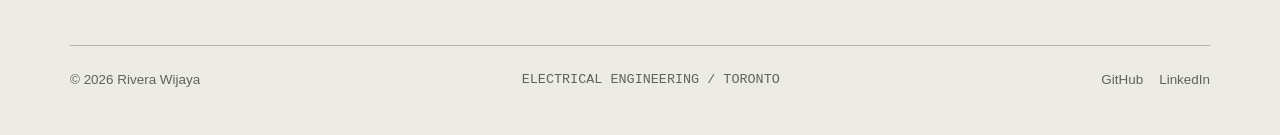
==== commit 19669975: "Update n fixes" ====
--- a/index.html
+++ b/index.html
@@ -134,7 +134,6 @@
         <div class="about-panel reveal">
           <div class="about-aside">
             <p class="eyebrow">About</p>
-            <div class="big">I work across RTL, firmware, and mixed-signal hardware.</div>
             <div class="about-meta mono"><span data-profile="location">Toronto, Canada</span><br><span data-profile="availability">Open to FPGA / RTL / embedded opportunities</span></div>
           </div>
           <div class="about-content">
--- a/style.css
+++ b/style.css
@@ -155,9 +155,6 @@
   transition: transform .25s, border-color .25s, box-shadow .25s; box-shadow: 0 18px 48px rgba(0,0,0,.16);
 }
 .feature-card:hover { transform: translateY(-5px); border-color: rgba(255,255,255,.26); box-shadow: 0 28px 70px rgba(0,0,0,.26); }
-.feature-image { aspect-ratio: 16 / 9; overflow: hidden; border-bottom: 1px solid var(--line); background: #0b1822; }
-.feature-image img { width: 100%; height: 100%; object-fit: cover; transition: transform .5s ease; }
-.feature-card:hover img { transform: scale(1.035); }
 .feature-body { padding: 24px; }
 .feature-body h3 { margin: 8px 0 10px; font-size: 1.38rem; letter-spacing: -.025em; }
 .feature-body p { margin: 0; color: var(--muted); }
@@ -165,7 +162,6 @@
 
 .about-panel { display: grid; grid-template-columns: .9fr 1.1fr; gap: 0; border: 1px solid var(--line); border-radius: var(--radius); overflow: hidden; background: var(--panel); }
 .about-aside { padding: 42px; min-height: 410px; background: linear-gradient(145deg, rgba(97,216,231,.11), rgba(255,143,121,.07)); display: flex; flex-direction: column; justify-content: space-between; }
-.about-aside .big { font-size: clamp(2rem, 4vw, 3.6rem); font-weight: 800; line-height: 1.03; letter-spacing: -.045em; }
 .about-content { padding: 42px; }
 .about-content p { color: var(--muted); margin-top: 0; }
 .skill-cloud { display: flex; flex-wrap: wrap; gap: 9px; margin-top: 28px; }
@@ -207,7 +203,6 @@
 .project-visual { position: relative; min-height: 520px; background: #0a1720; overflow: hidden; }
 .project-visual img { width: 100%; height: 100%; object-fit: cover; transition: transform .7s ease; }
 .project-showcase:hover .project-visual img { transform: scale(1.025); }
-.project-index { position: absolute; left: 22px; top: 20px; padding: 7px 10px; border: 1px solid rgba(255,255,255,.2); border-radius: 0; background: rgba(6,14,20,.72); backdrop-filter: blur(10px); font: .7rem "Cascadia Code", Consolas, "Courier New", monospace; }
 .project-content { padding: 44px; display: flex; flex-direction: column; }
 .project-content .subtitle { color: var(--page-accent); font: .74rem "Cascadia Code", Consolas, "Courier New", monospace; text-transform: uppercase; letter-spacing: .1em; }
 .project-content h2 { margin: 12px 0 14px; font-size: clamp(2rem, 4vw, 3.4rem); line-height: 1.04; letter-spacing: -.04em; }
@@ -1027,57 +1022,84 @@
 }
 
 .featured-grid {
-  gap: 24px;
+  grid-template-columns: 1fr;
+  gap: 0;
+  border-top: 1px solid var(--text);
 }
 
 .feature-card {
-  border-color: var(--line);
+  display: block;
+  padding: 0;
+  border: 0;
+  border-bottom: 1px solid var(--line);
   background: transparent;
   box-shadow: none;
+  transition: background-color 150ms ease;
 }
 
 .feature-card:hover {
   transform: none;
-  border-color: var(--text);
+  border-color: var(--line);
+  background: rgba(255, 255, 255, 0.38);
   box-shadow: none;
 }
 
-.feature-card:hover img,
+.feature-card[data-category="digital"] {
+  --feature-accent: var(--cyan);
+}
+
+.feature-card[data-category="firmware"] {
+  --feature-accent: var(--amber);
+}
+
+.feature-card[data-category="analog"] {
+  --feature-accent: var(--coral);
+}
+
 .project-showcase:hover .project-visual img {
   transform: none;
 }
 
 .feature-body {
-  padding: 22px;
+  padding: 22px 12px 24px 0;
 }
 
 .feature-body h3 {
+  margin: 10px 0 8px;
+  font-size: clamp(1.35rem, 2.5vw, 2rem);
   font-weight: 600;
 }
 
+.feature-meta span:first-child {
+  color: var(--feature-accent);
+  font-weight: 700;
+}
+
 .about-panel {
+  display: block;
   border-color: var(--text);
   background: var(--panel);
 }
 
 .about-aside {
+  min-height: 0;
+  padding: 20px 42px;
+  flex-direction: row;
+  align-items: center;
+  gap: 24px;
   background: var(--text);
   color: var(--bg);
 }
 
 .about-aside .eyebrow {
+  margin: 0;
   color: var(--bg);
-}
-
-.about-aside .big {
-  max-width: 460px;
-  font-size: clamp(2rem, 3.6vw, 3.2rem);
-  font-weight: 600;
 }
 
 .about-meta {
   color: #aaa99f;
   font-size: 0.72rem;
+  text-align: right;
 }
 
 .chip {
@@ -1220,7 +1242,8 @@
 }
 
 .project-showcase {
-  min-height: 560px;
+  display: block;
+  min-height: 0;
   margin-bottom: 36px;
   border-color: var(--line);
   border-top: 3px solid var(--page-accent);
@@ -1228,11 +1251,35 @@
   box-shadow: none;
 }
 
-.project-index {
-  border-color: #ecebe4;
-  background: #191918;
-  color: #ecebe4;
-  backdrop-filter: none;
+.project-showcase:nth-child(even) .project-visual {
+  order: 0;
+}
+
+.project-visual {
+  min-height: 0;
+  aspect-ratio: 16 / 9;
+  border-bottom: 1px solid var(--line);
+  background: var(--bg-soft);
+}
+
+.project-visual img {
+  object-fit: contain;
+  filter: grayscale(1) invert(1) contrast(0.94);
+  mix-blend-mode: multiply;
+  opacity: 1;
+}
+
+.project-heading-meta {
+  display: flex;
+  justify-content: space-between;
+  gap: 20px;
+  align-items: baseline;
+}
+
+.project-count {
+  color: var(--muted);
+  font: 700 0.68rem/1 "Cascadia Code", Consolas, "Courier New", monospace;
+  letter-spacing: 0.08em;
 }
 
 .project-content h2 {
@@ -1318,6 +1365,25 @@
     font-size: clamp(3.1rem, 14vw, 4.3rem);
   }
 
+  .feature-card {
+    padding: 18px 0 22px;
+  }
+
+  .feature-body {
+    padding-right: 0;
+  }
+
+  .about-aside {
+    align-items: flex-start;
+    flex-direction: column;
+    gap: 10px;
+    padding: 18px 28px;
+  }
+
+  .about-meta {
+    text-align: left;
+  }
+
   .contact-panel {
     padding: 34px 24px;
   }
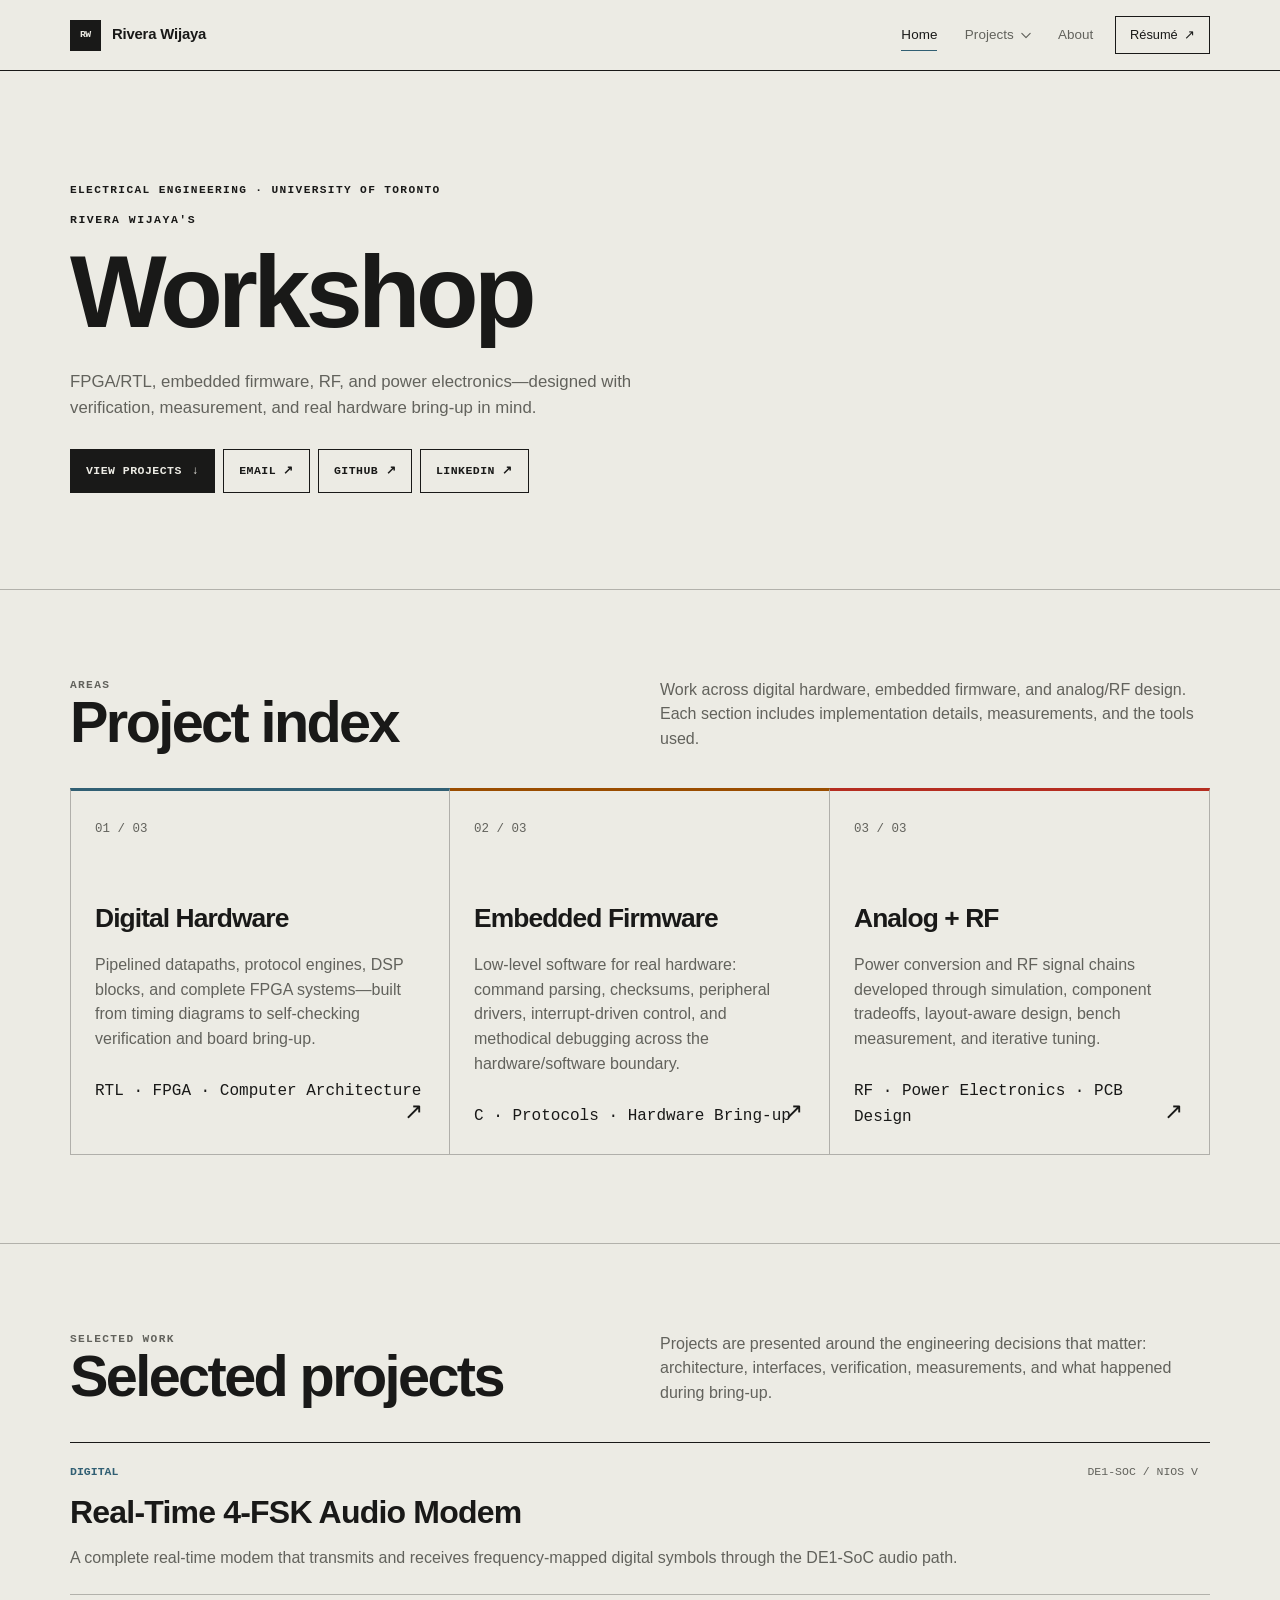
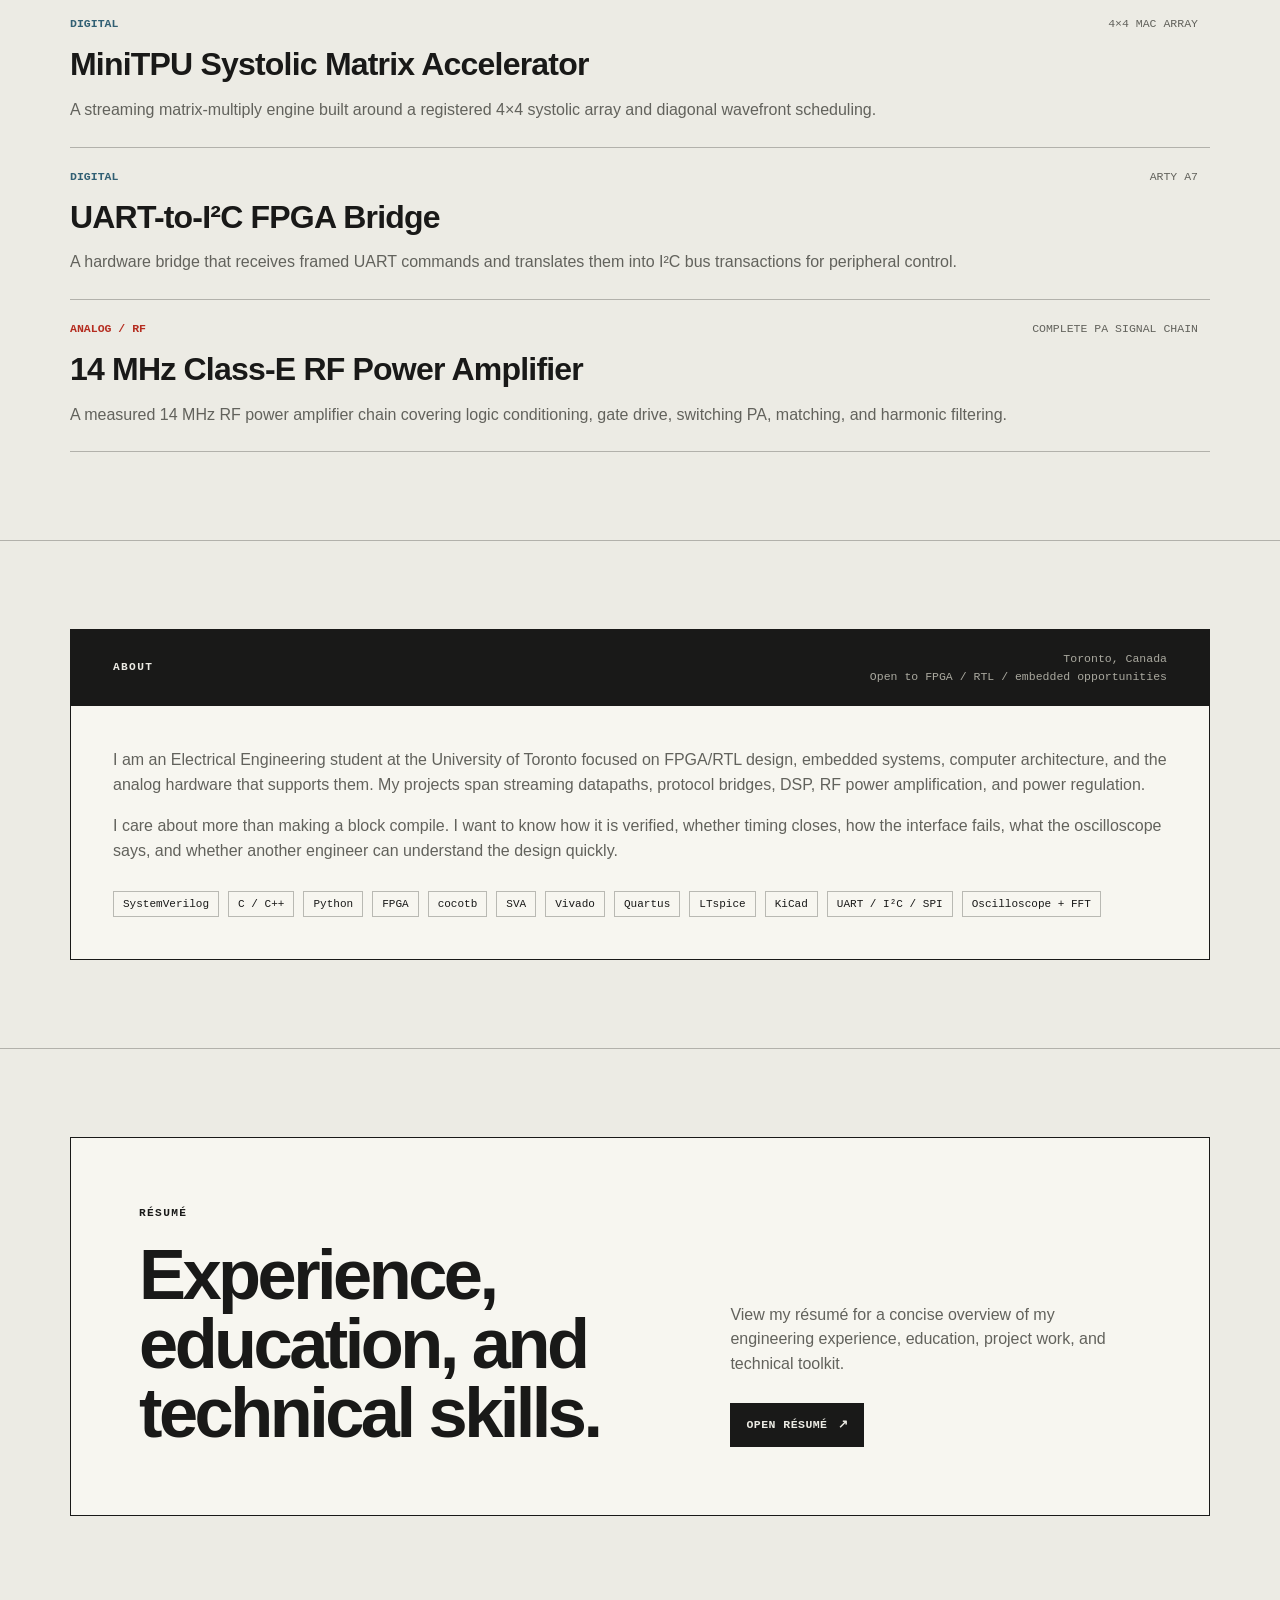
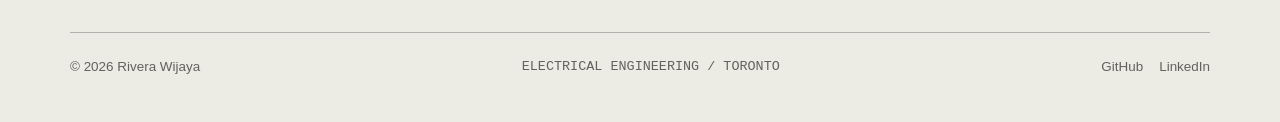
==== commit 5820b4cd: "Update projects, resume, and contact layout" ====
--- a/index.html
+++ b/index.html
@@ -74,8 +74,7 @@
         </div>
 
         <a class="navigation-link" href="index.html#about">About</a>
-        <a class="navigation-link" href="index.html#contact">Contact</a>
-        <a class="navigation-resume" data-link="resume" href="assets/Rivera-Wijaya-Resume.pdf">
+        <a class="navigation-resume" data-link="resume" href="assets/resume/resume.pdf">
           Résumé <span aria-hidden="true">↗</span>
         </a>
       </nav>
@@ -97,6 +96,8 @@
           <div class="hero-actions">
             <a class="btn primary" href="#work">View projects <span aria-hidden="true">↓</span></a>
             <a class="btn" data-link="email" href="mailto:your.email@example.com">Email ↗</a>
+            <a class="btn" data-link="github" href="#" target="_blank" rel="noreferrer">GitHub ↗</a>
+            <a class="btn" data-link="linkedin" href="#" target="_blank" rel="noreferrer">LinkedIn ↗</a>
           </div>
         </div>
 
@@ -147,20 +148,23 @@
       </div>
     </section>
 
-    <section class="section" id="contact">
+    <section class="section" id="resume">
       <div class="container">
-        <div class="contact-panel reveal">
-          <p class="eyebrow">Contact</p>
-          <h2>Get in touch.</h2>
-          <p>I’m available to discuss FPGA, RTL, embedded firmware, hardware acceleration, and mixed hardware/software work.</p>
-          <div class="hero-actions" style="justify-content:center">
-            <a class="btn primary" data-link="email" href="mailto:your.email@example.com">Email me ↗</a>
-            <a class="btn" data-link="github" href="#" target="_blank" rel="noreferrer">GitHub ↗</a>
-            <a class="btn" data-link="linkedin" href="#" target="_blank" rel="noreferrer">LinkedIn ↗</a>
+        <div class="resume-panel reveal">
+          <div>
+            <p class="eyebrow">Résumé</p>
+            <h2>Experience, education, and technical skills.</h2>
+          </div>
+          <div class="resume-copy">
+            <p>View my résumé for a concise overview of my engineering experience, education, project work, and technical toolkit.</p>
+            <a class="btn primary" data-link="resume" href="assets/resume/resume.pdf" target="_blank" rel="noreferrer">
+              Open résumé <span aria-hidden="true">↗</span>
+            </a>
           </div>
         </div>
       </div>
     </section>
+
   </main>
 
   <footer class="footer">
--- a/style.css
+++ b/style.css
@@ -1118,6 +1118,34 @@
   text-align: left;
 }
 
+.resume-panel {
+  display: grid;
+  grid-template-columns: minmax(0, 1.1fr) minmax(280px, 0.9fr);
+  gap: clamp(32px, 7vw, 96px);
+  align-items: end;
+  padding: clamp(36px, 6vw, 68px);
+  border: 1px solid var(--text);
+  background: var(--panel);
+}
+
+.resume-panel .eyebrow {
+  margin-bottom: 18px;
+}
+
+.resume-panel h2 {
+  max-width: 760px;
+  margin: 0;
+  font-size: clamp(2.5rem, 5.5vw, 5rem);
+  font-weight: 600;
+  line-height: 0.98;
+  letter-spacing: -0.05em;
+}
+
+.resume-copy p {
+  margin: 0 0 26px;
+  color: var(--muted);
+}
+
 .contact-panel .eyebrow,
 .contact-panel h2 {
   color: var(--bg);
@@ -1315,6 +1343,10 @@
     grid-template-columns: 1fr;
   }
 
+  .resume-panel {
+    grid-template-columns: 1fr;
+  }
+
   .path-card + .path-card {
     border-left: 1px solid var(--line);
     border-top-color: var(--card-accent);
@@ -1359,6 +1391,10 @@
 
   .section {
     padding: 64px 0;
+  }
+
+  .resume-panel {
+    padding: 34px 24px;
   }
 
   .portfolio-subject {
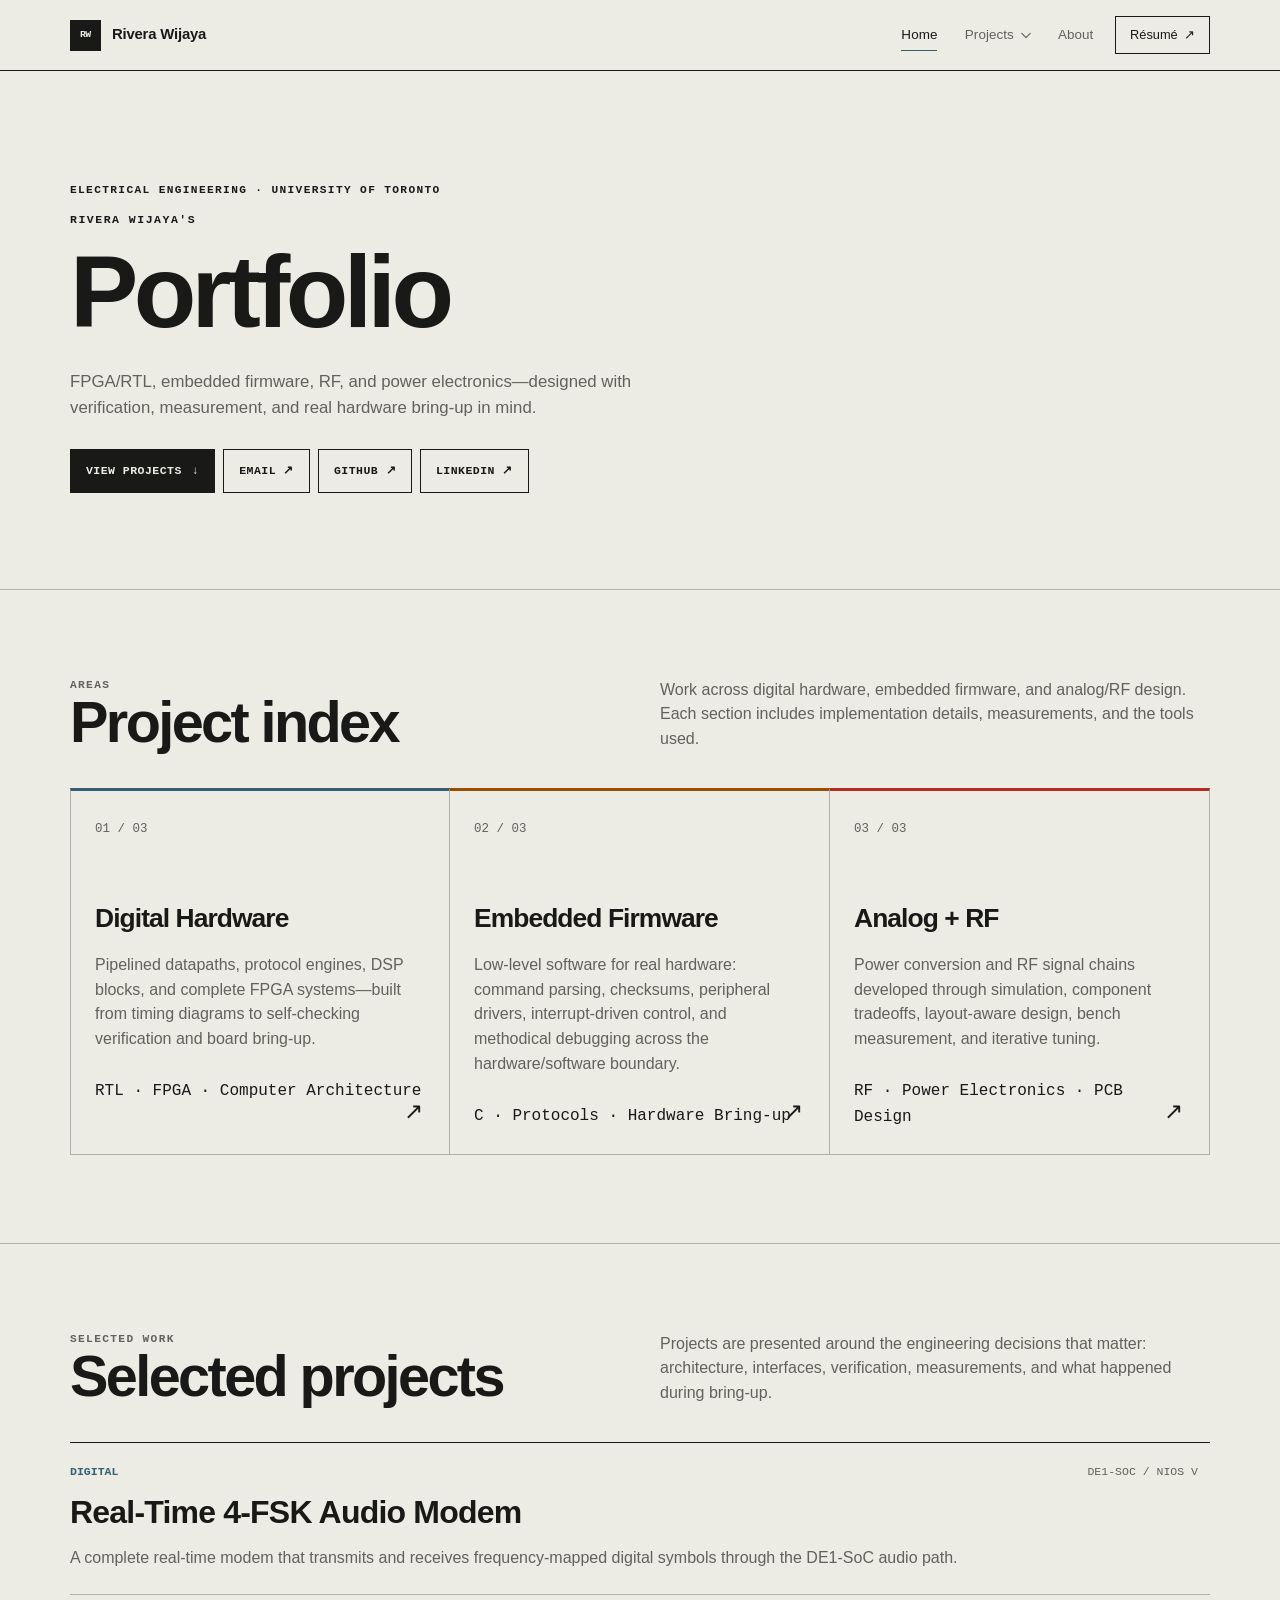
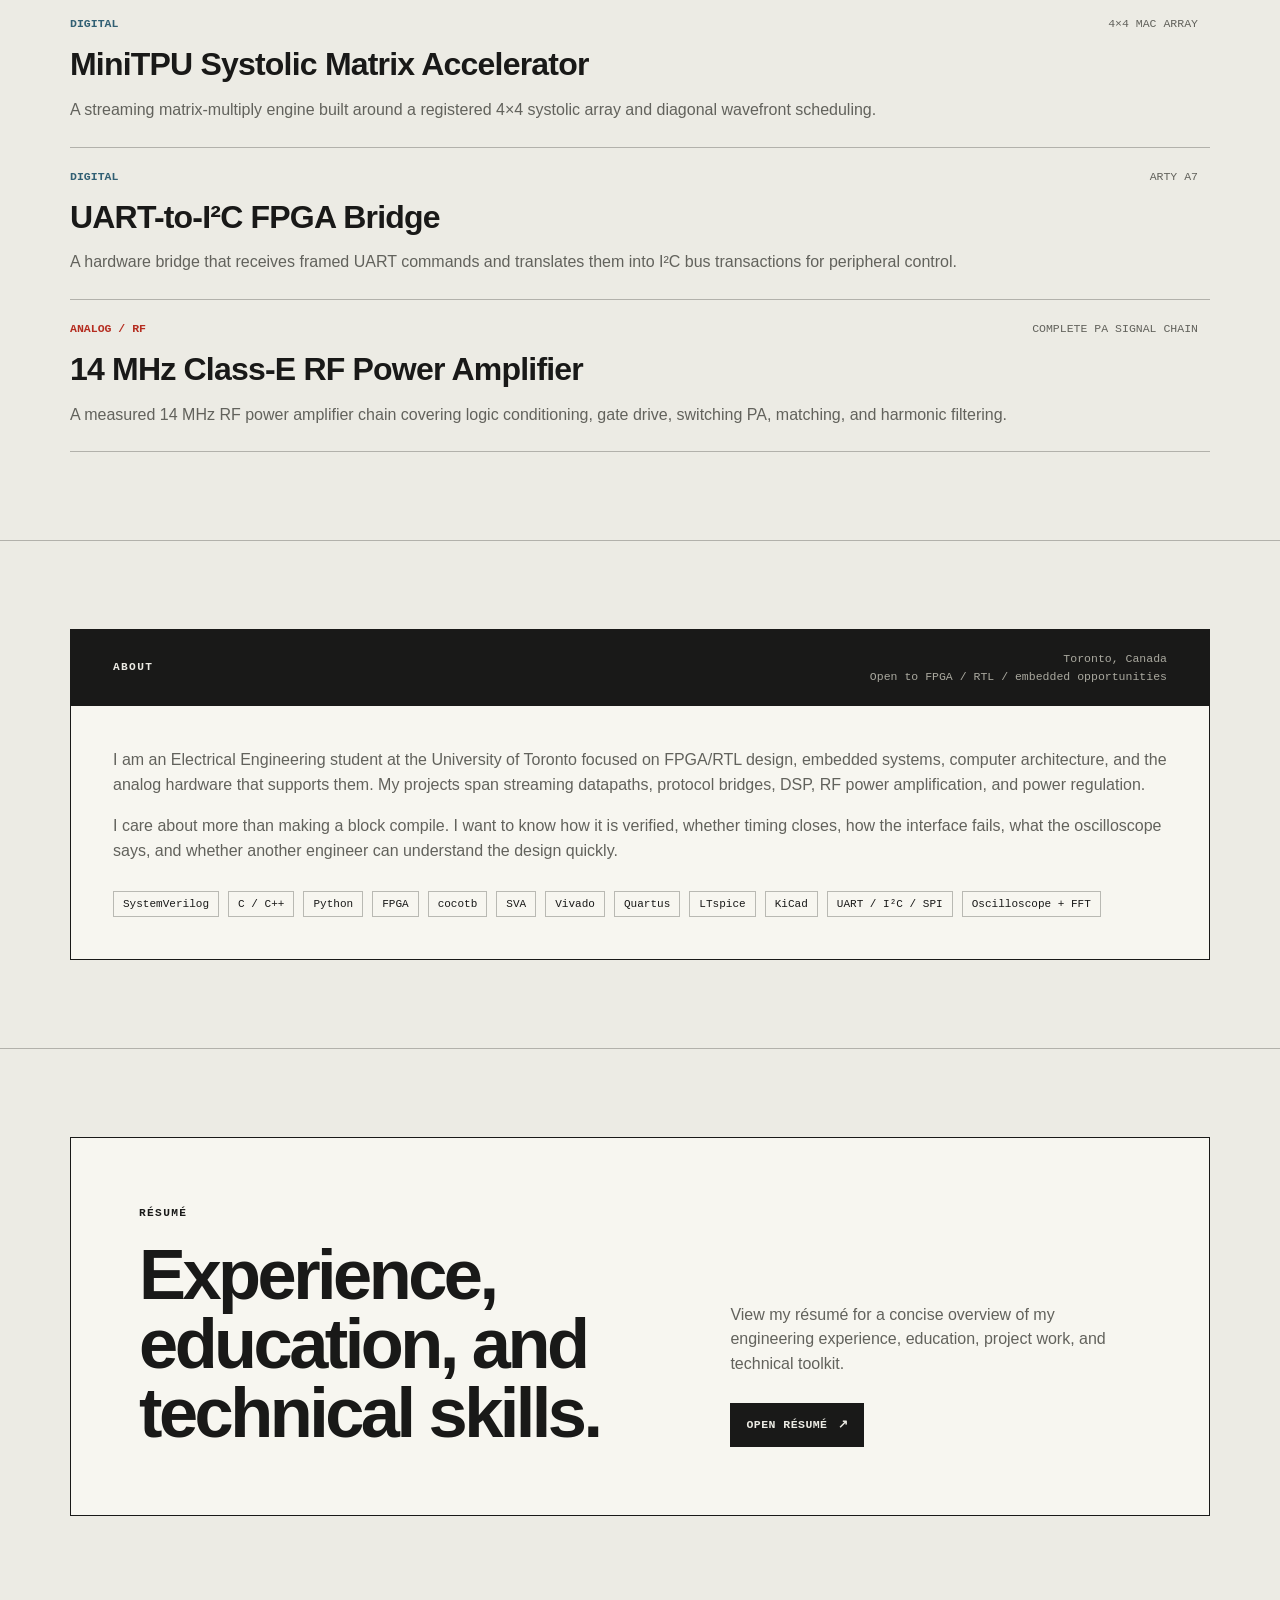
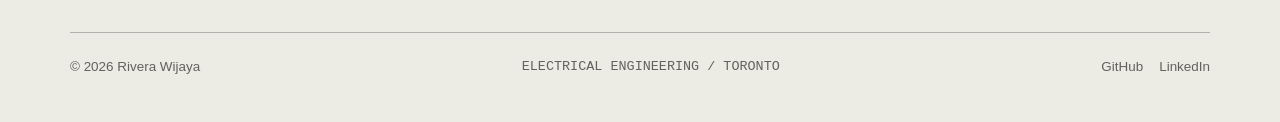
==== commit 46ec41b3: "Added resume" ====
--- a/index.html
+++ b/index.html
@@ -86,11 +86,11 @@
       <div class="container hero-grid">
         <div>
           <p class="eyebrow" data-profile="eyebrow">Electrical Engineering · University of Toronto</p>
-          <h1 class="portfolio-title" aria-label="Rivera Wijaya's Workshop">
+          <h1 class="portfolio-title" aria-label="Rivera Wijaya's Portfolio">
             <span class="portfolio-owner">Rivera Wijaya's</span>
             <span
               class="portfolio-subject"
-            >Workshop</span>
+            >Portfolio</span>
           </h1>
           <p class="hero-copy" data-profile="intro">FPGA/RTL, embedded firmware, RF, and power electronics—designed with verification, measurement, and real hardware bring-up in mind.</p>
           <div class="hero-actions">
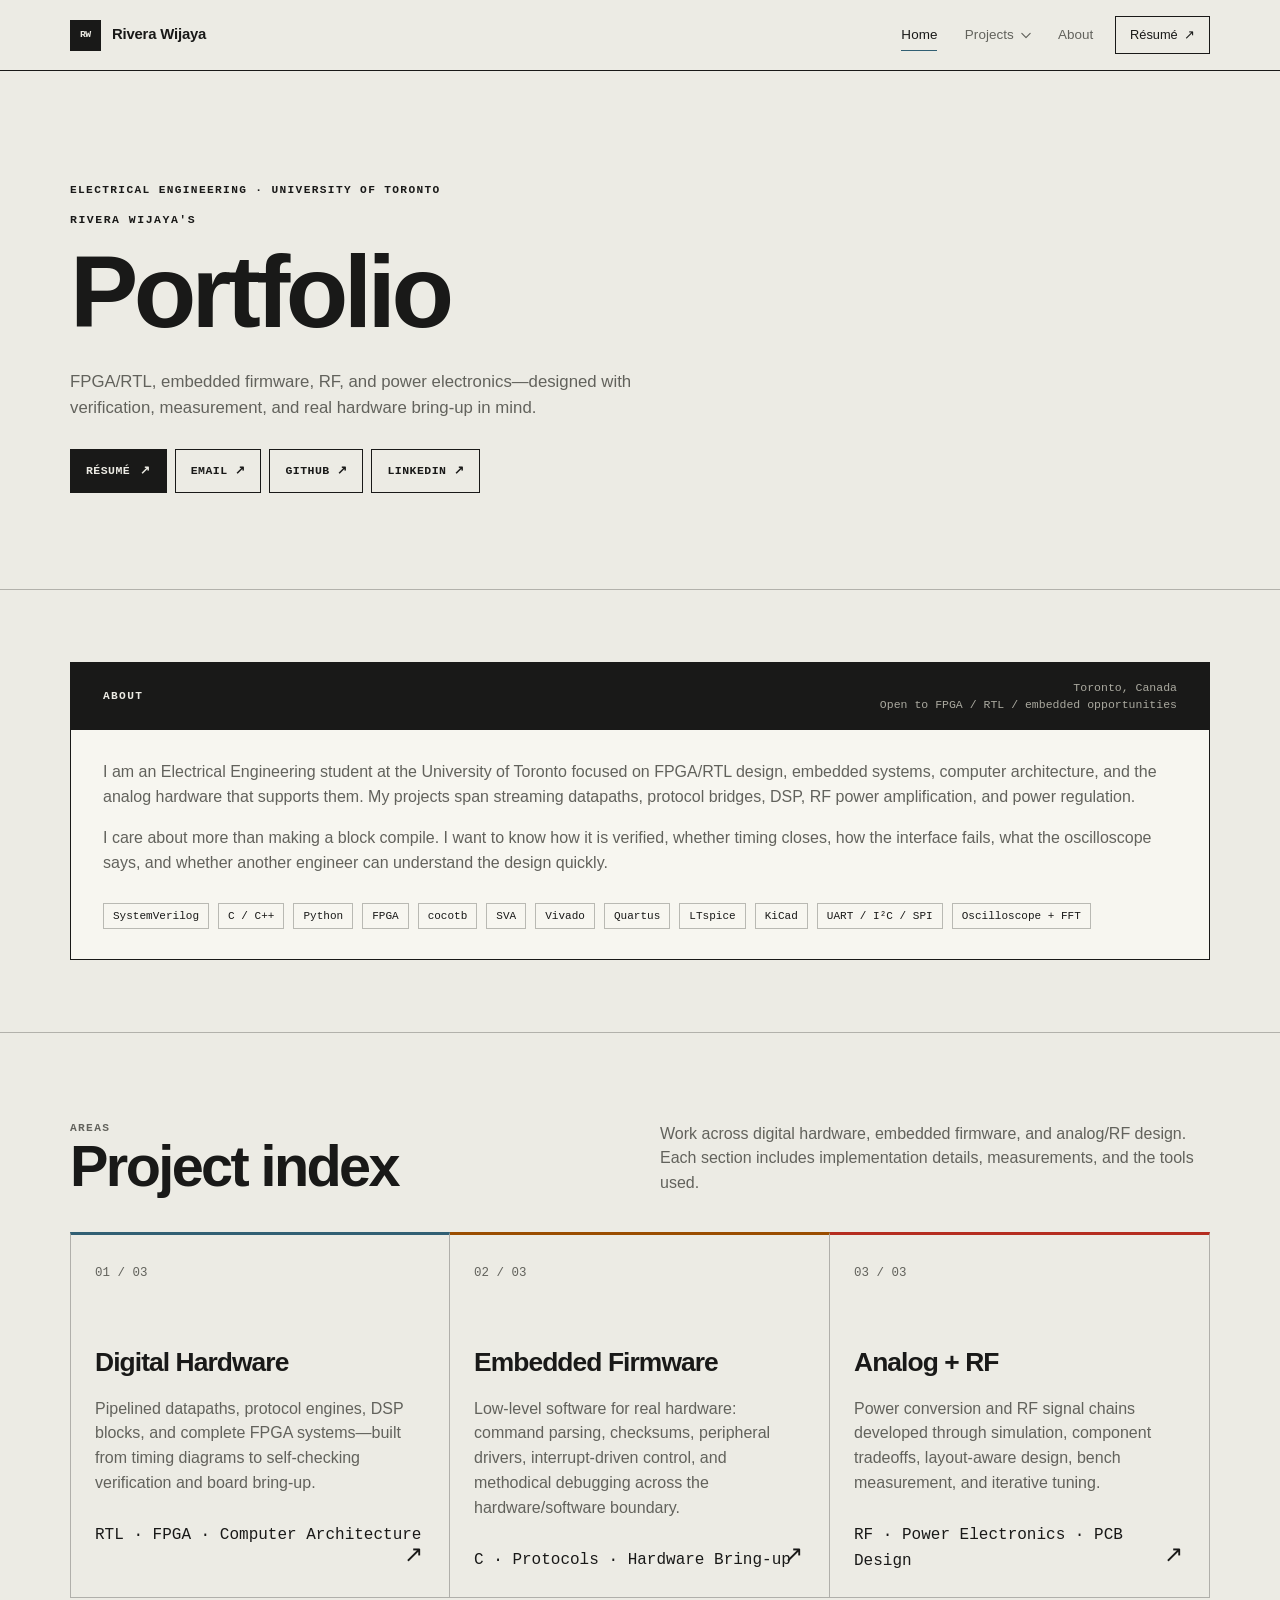
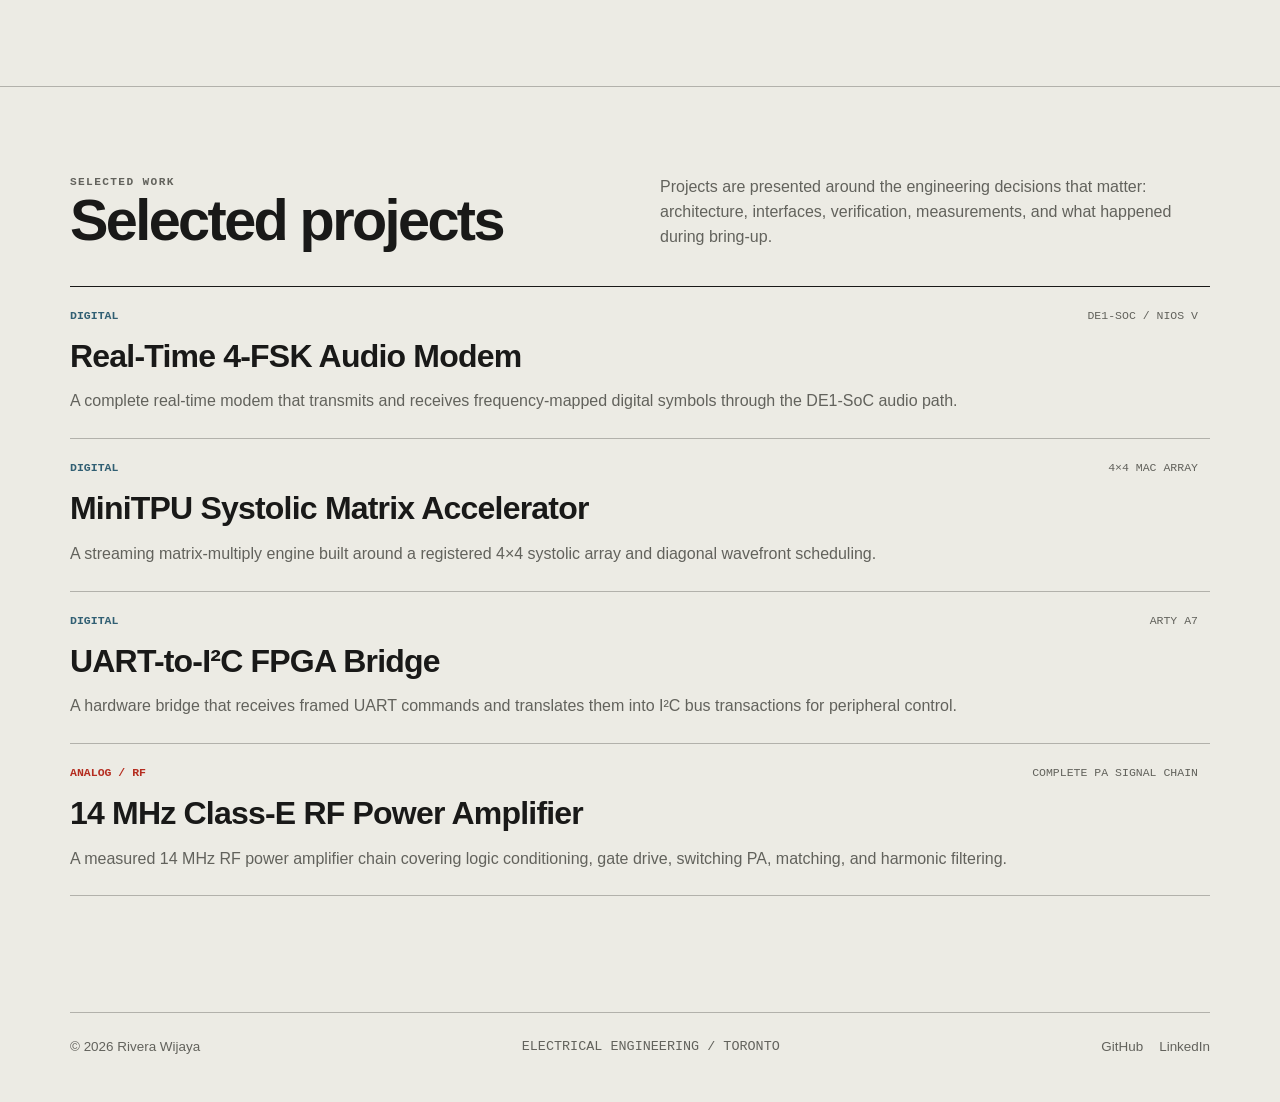
==== commit b05185e2: "Reorder homepage and simplify resume section" ====
--- a/index.html
+++ b/index.html
@@ -94,13 +94,31 @@
           </h1>
           <p class="hero-copy" data-profile="intro">FPGA/RTL, embedded firmware, RF, and power electronics—designed with verification, measurement, and real hardware bring-up in mind.</p>
           <div class="hero-actions">
-            <a class="btn primary" href="#work">View projects <span aria-hidden="true">↓</span></a>
+            <a class="btn primary" data-link="resume" href="assets/resume/resume.pdf" target="_blank" rel="noreferrer">Résumé <span aria-hidden="true">↗</span></a>
             <a class="btn" data-link="email" href="mailto:your.email@example.com">Email ↗</a>
             <a class="btn" data-link="github" href="#" target="_blank" rel="noreferrer">GitHub ↗</a>
             <a class="btn" data-link="linkedin" href="#" target="_blank" rel="noreferrer">LinkedIn ↗</a>
           </div>
         </div>
 
+      </div>
+    </section>
+
+    <section class="section about-section" id="about">
+      <div class="container">
+        <div class="about-panel reveal">
+          <div class="about-aside">
+            <p class="eyebrow">About</p>
+            <div class="about-meta mono"><span data-profile="location">Toronto, Canada</span><br><span data-profile="availability">Open to FPGA / RTL / embedded opportunities</span></div>
+          </div>
+          <div class="about-content">
+            <p>I am an Electrical Engineering student at the University of Toronto focused on FPGA/RTL design, embedded systems, computer architecture, and the analog hardware that supports them. My projects span streaming datapaths, protocol bridges, DSP, RF power amplification, and power regulation.</p>
+            <p>I care about more than making a block compile. I want to know how it is verified, whether timing closes, how the interface fails, what the oscilloscope says, and whether another engineer can understand the design quickly.</p>
+            <div class="skill-cloud">
+              <span class="chip">SystemVerilog</span><span class="chip">C / C++</span><span class="chip">Python</span><span class="chip">FPGA</span><span class="chip">cocotb</span><span class="chip">SVA</span><span class="chip">Vivado</span><span class="chip">Quartus</span><span class="chip">LTspice</span><span class="chip">KiCad</span><span class="chip">UART / I²C / SPI</span><span class="chip">Oscilloscope + FFT</span>
+            </div>
+          </div>
+        </div>
       </div>
     </section>
 
@@ -130,41 +148,6 @@
       </div>
     </section>
 
-    <section class="section" id="about">
-      <div class="container">
-        <div class="about-panel reveal">
-          <div class="about-aside">
-            <p class="eyebrow">About</p>
-            <div class="about-meta mono"><span data-profile="location">Toronto, Canada</span><br><span data-profile="availability">Open to FPGA / RTL / embedded opportunities</span></div>
-          </div>
-          <div class="about-content">
-            <p>I am an Electrical Engineering student at the University of Toronto focused on FPGA/RTL design, embedded systems, computer architecture, and the analog hardware that supports them. My projects span streaming datapaths, protocol bridges, DSP, RF power amplification, and power regulation.</p>
-            <p>I care about more than making a block compile. I want to know how it is verified, whether timing closes, how the interface fails, what the oscilloscope says, and whether another engineer can understand the design quickly.</p>
-            <div class="skill-cloud">
-              <span class="chip">SystemVerilog</span><span class="chip">C / C++</span><span class="chip">Python</span><span class="chip">FPGA</span><span class="chip">cocotb</span><span class="chip">SVA</span><span class="chip">Vivado</span><span class="chip">Quartus</span><span class="chip">LTspice</span><span class="chip">KiCad</span><span class="chip">UART / I²C / SPI</span><span class="chip">Oscilloscope + FFT</span>
-            </div>
-          </div>
-        </div>
-      </div>
-    </section>
-
-    <section class="section" id="resume">
-      <div class="container">
-        <div class="resume-panel reveal">
-          <div>
-            <p class="eyebrow">Résumé</p>
-            <h2>Experience, education, and technical skills.</h2>
-          </div>
-          <div class="resume-copy">
-            <p>View my résumé for a concise overview of my engineering experience, education, project work, and technical toolkit.</p>
-            <a class="btn primary" data-link="resume" href="assets/resume/resume.pdf" target="_blank" rel="noreferrer">
-              Open résumé <span aria-hidden="true">↗</span>
-            </a>
-          </div>
-        </div>
-      </div>
-    </section>
-
   </main>
 
   <footer class="footer">
--- a/style.css
+++ b/style.css
@@ -1081,9 +1081,13 @@
   background: var(--panel);
 }
 
+.about-section {
+  padding: 72px 0;
+}
+
 .about-aside {
   min-height: 0;
-  padding: 20px 42px;
+  padding: 16px 32px;
   flex-direction: row;
   align-items: center;
   gap: 24px;
@@ -1100,6 +1104,10 @@
   color: #aaa99f;
   font-size: 0.72rem;
   text-align: right;
+}
+
+.about-content {
+  padding: 30px 32px;
 }
 
 .chip {
@@ -1116,34 +1124,6 @@
   background: var(--text);
   color: var(--bg);
   text-align: left;
-}
-
-.resume-panel {
-  display: grid;
-  grid-template-columns: minmax(0, 1.1fr) minmax(280px, 0.9fr);
-  gap: clamp(32px, 7vw, 96px);
-  align-items: end;
-  padding: clamp(36px, 6vw, 68px);
-  border: 1px solid var(--text);
-  background: var(--panel);
-}
-
-.resume-panel .eyebrow {
-  margin-bottom: 18px;
-}
-
-.resume-panel h2 {
-  max-width: 760px;
-  margin: 0;
-  font-size: clamp(2.5rem, 5.5vw, 5rem);
-  font-weight: 600;
-  line-height: 0.98;
-  letter-spacing: -0.05em;
-}
-
-.resume-copy p {
-  margin: 0 0 26px;
-  color: var(--muted);
 }
 
 .contact-panel .eyebrow,
@@ -1343,10 +1323,6 @@
     grid-template-columns: 1fr;
   }
 
-  .resume-panel {
-    grid-template-columns: 1fr;
-  }
-
   .path-card + .path-card {
     border-left: 1px solid var(--line);
     border-top-color: var(--card-accent);
@@ -1391,10 +1367,6 @@
 
   .section {
     padding: 64px 0;
-  }
-
-  .resume-panel {
-    padding: 34px 24px;
   }
 
   .portfolio-subject {
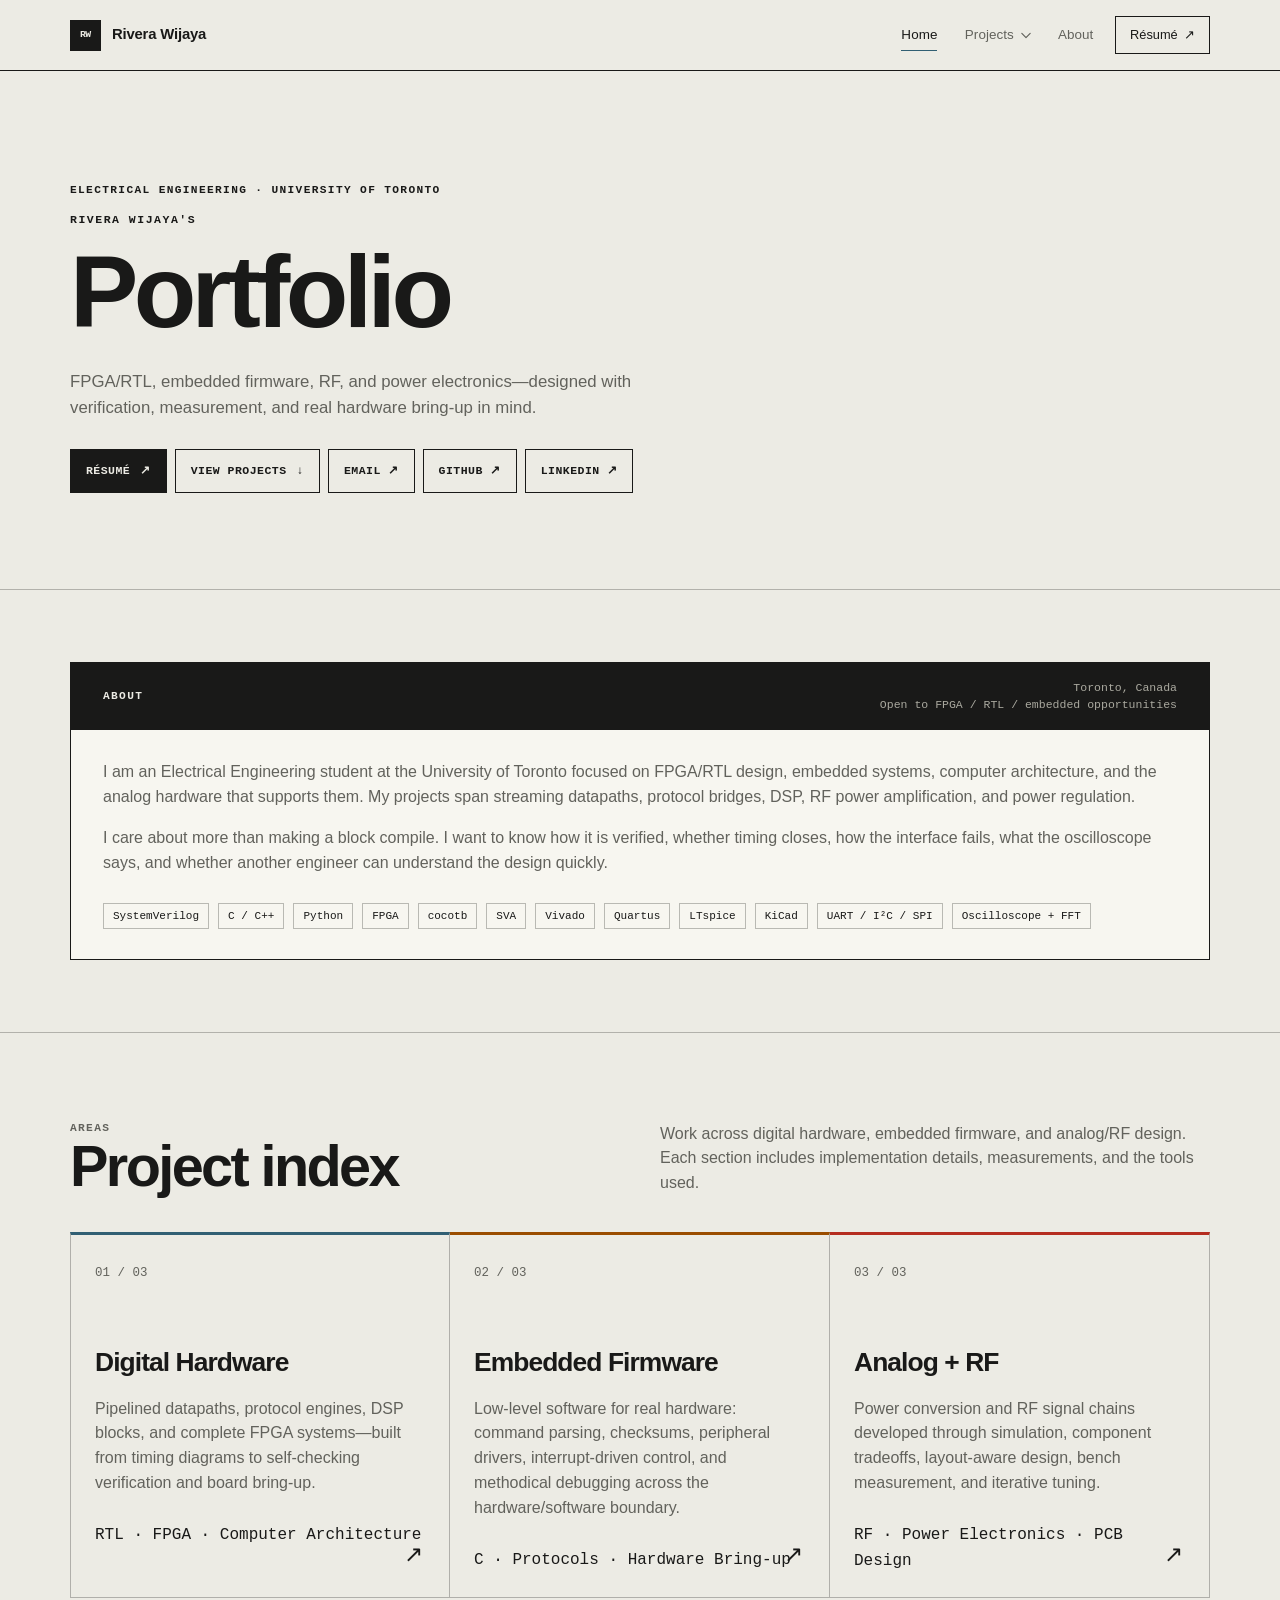
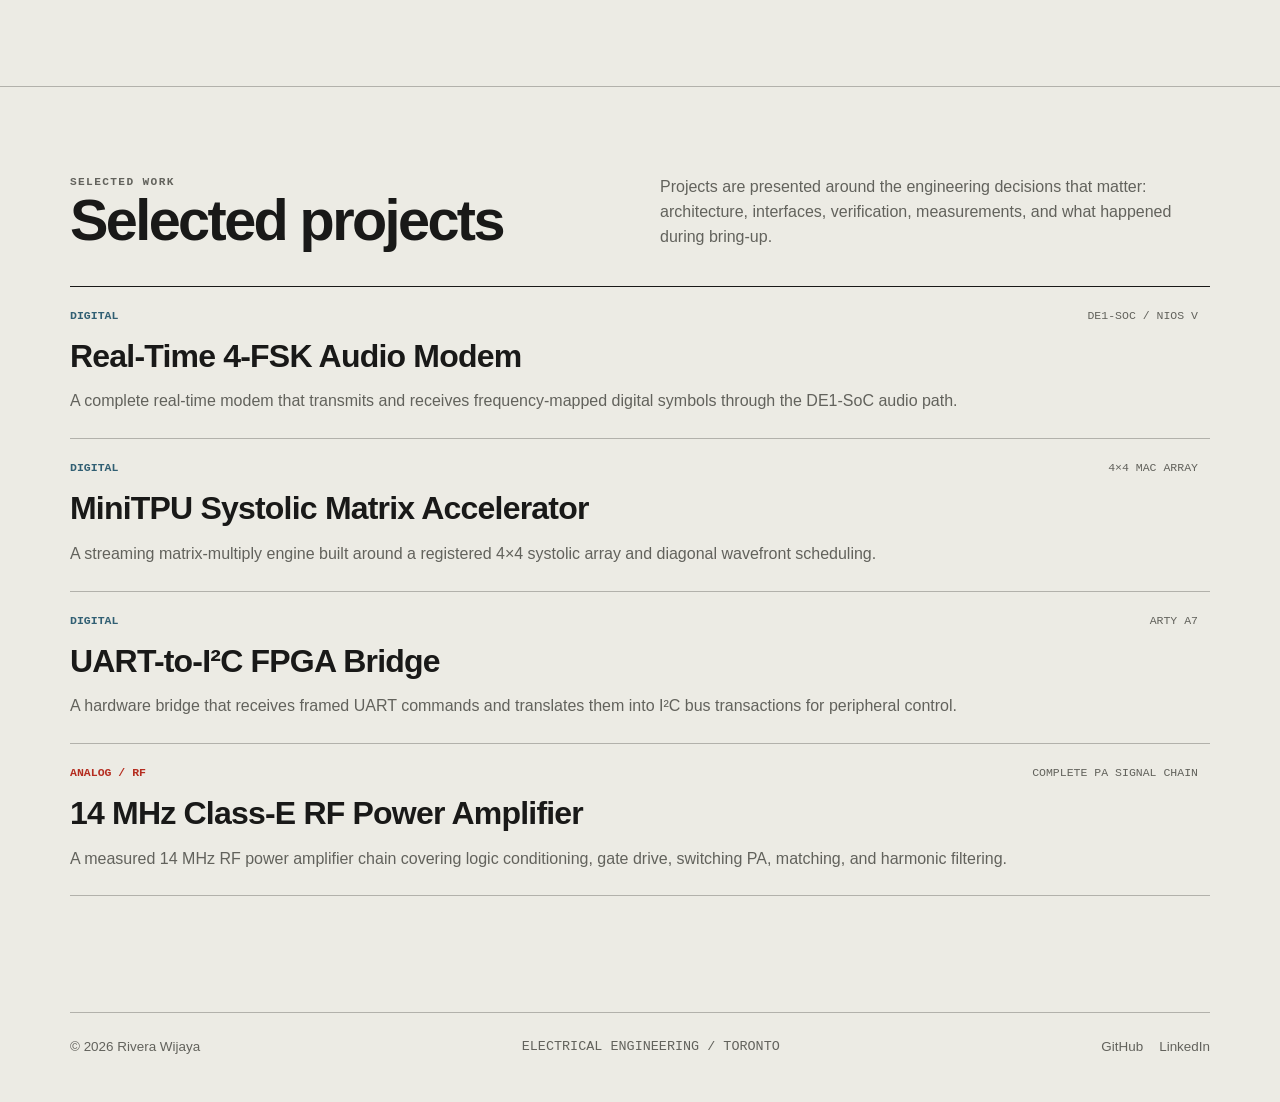
==== commit 112bd5b1: "Fixed button" ====
--- a/index.html
+++ b/index.html
@@ -95,6 +95,7 @@
           <p class="hero-copy" data-profile="intro">FPGA/RTL, embedded firmware, RF, and power electronics—designed with verification, measurement, and real hardware bring-up in mind.</p>
           <div class="hero-actions">
             <a class="btn primary" data-link="resume" href="assets/resume/resume.pdf" target="_blank" rel="noreferrer">Résumé <span aria-hidden="true">↗</span></a>
+            <a class="btn" href="#work">View projects <span aria-hidden="true">↓</span></a>
             <a class="btn" data-link="email" href="mailto:your.email@example.com">Email ↗</a>
             <a class="btn" data-link="github" href="#" target="_blank" rel="noreferrer">GitHub ↗</a>
             <a class="btn" data-link="linkedin" href="#" target="_blank" rel="noreferrer">LinkedIn ↗</a>
